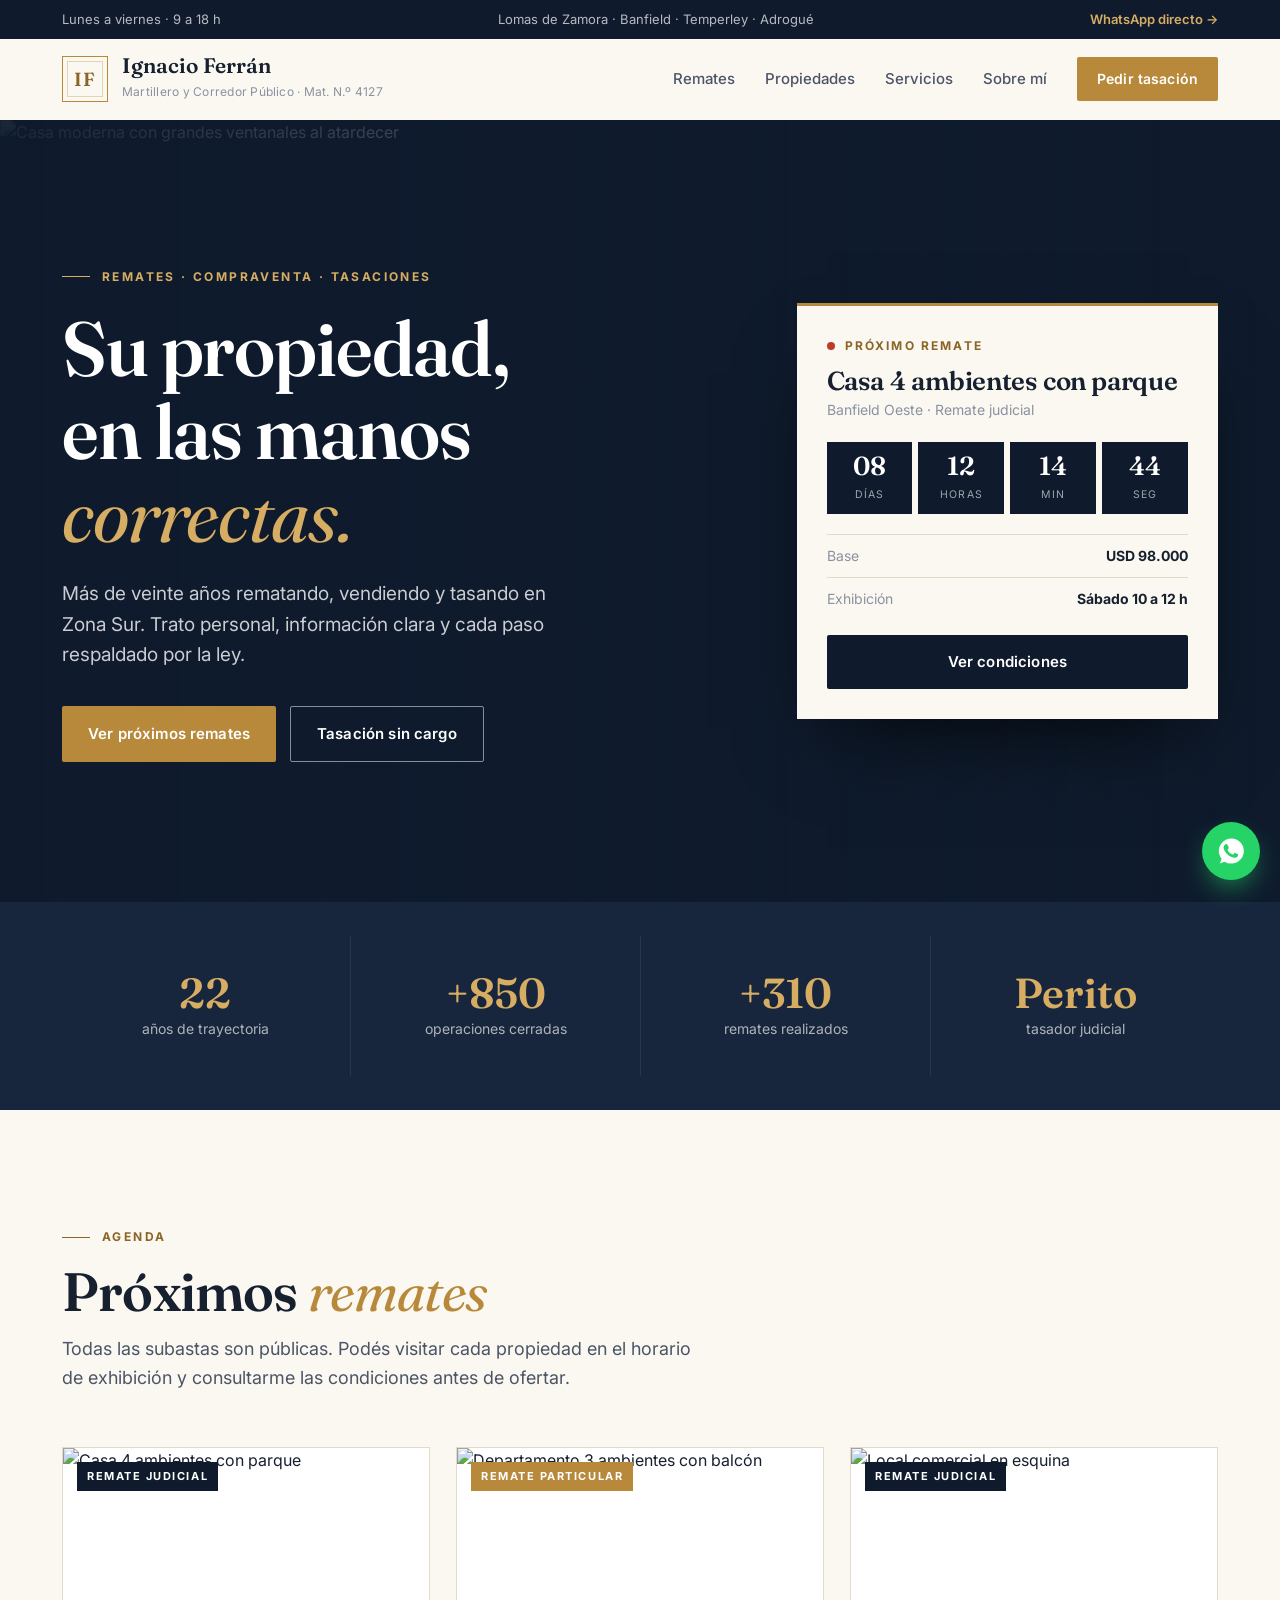
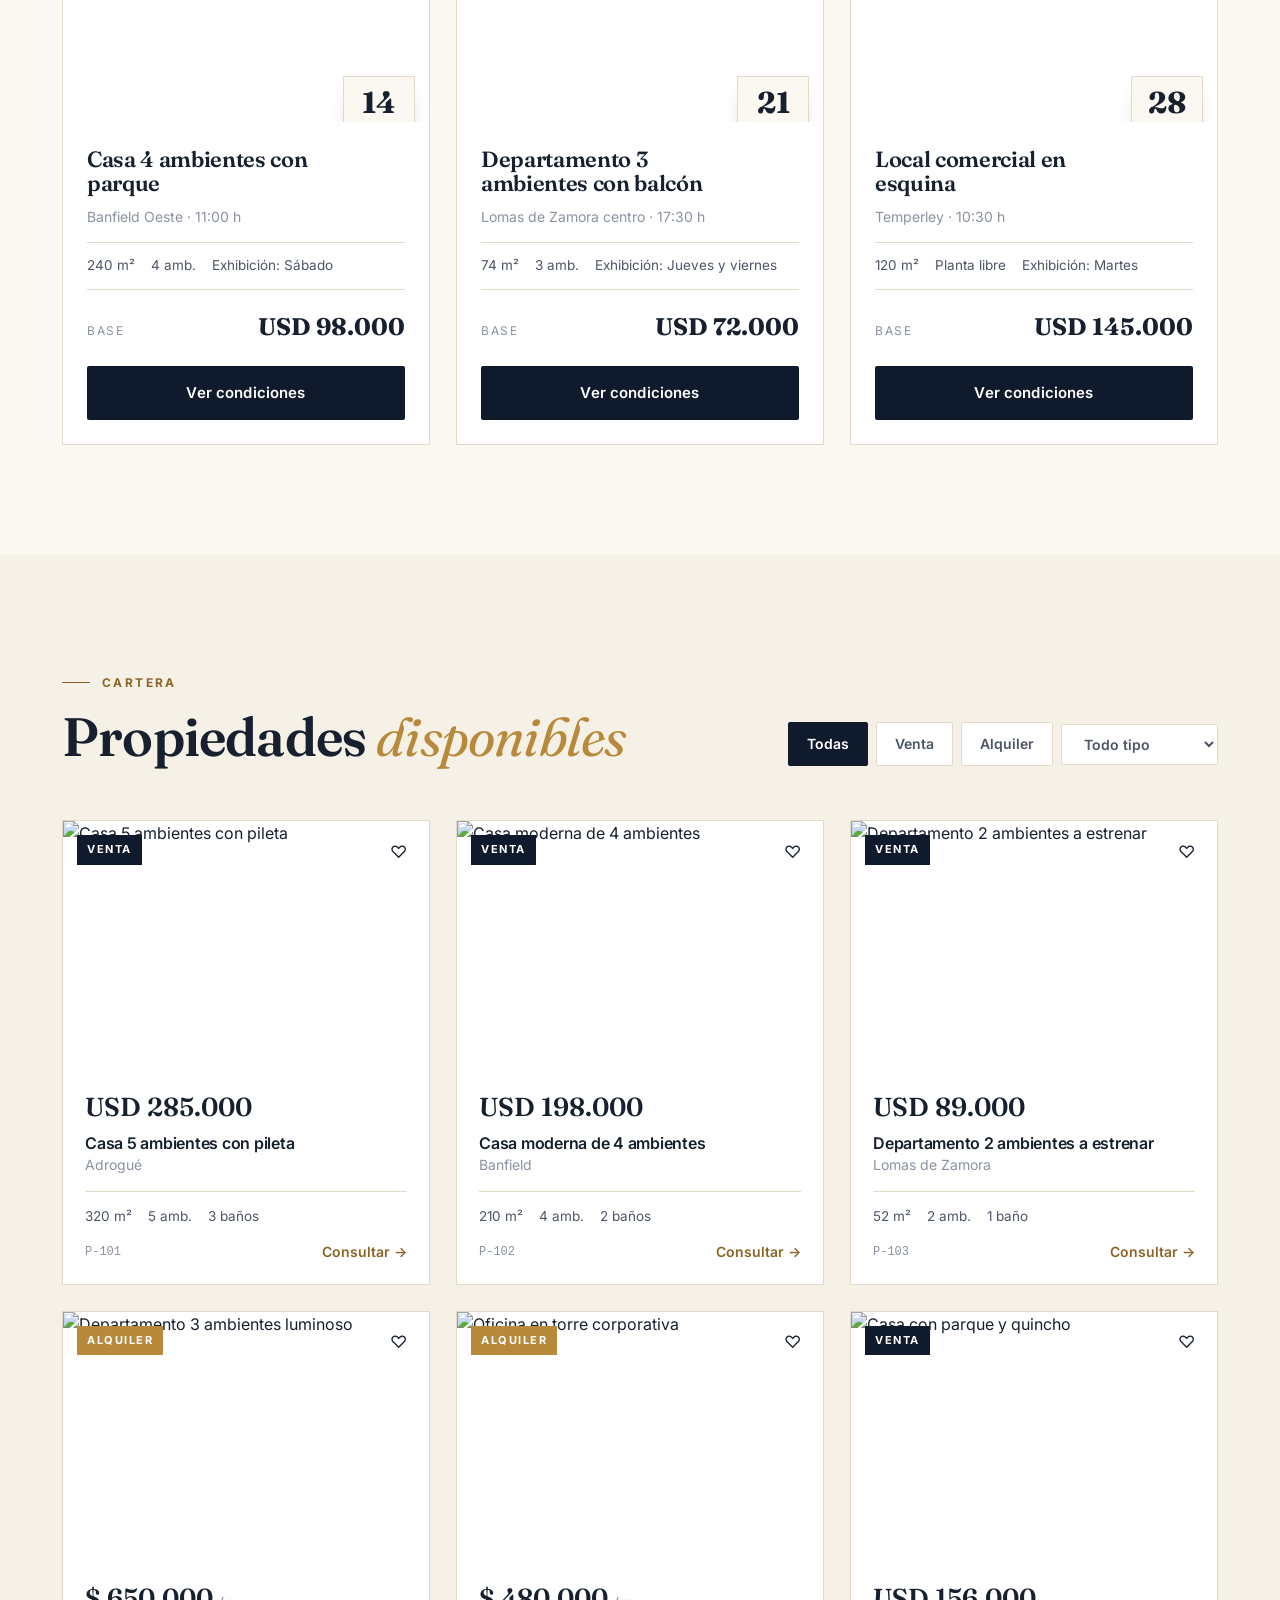
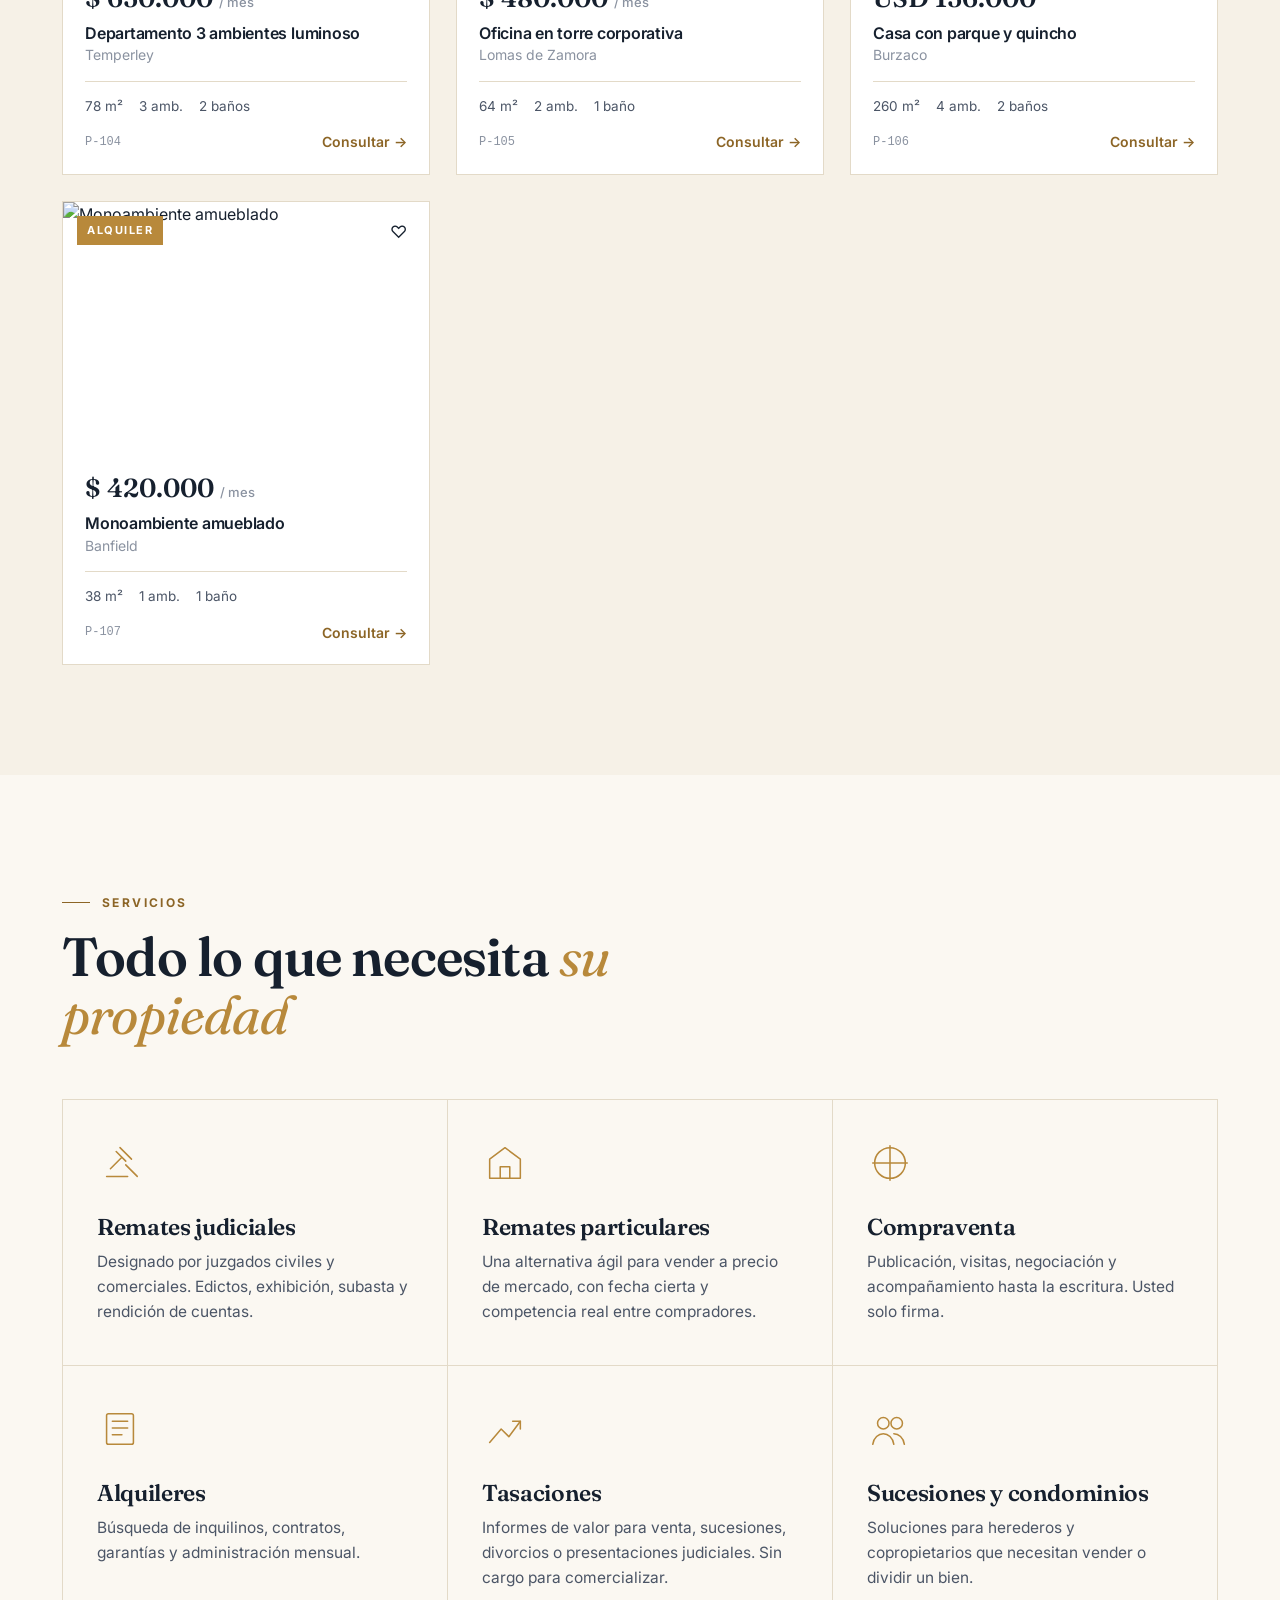
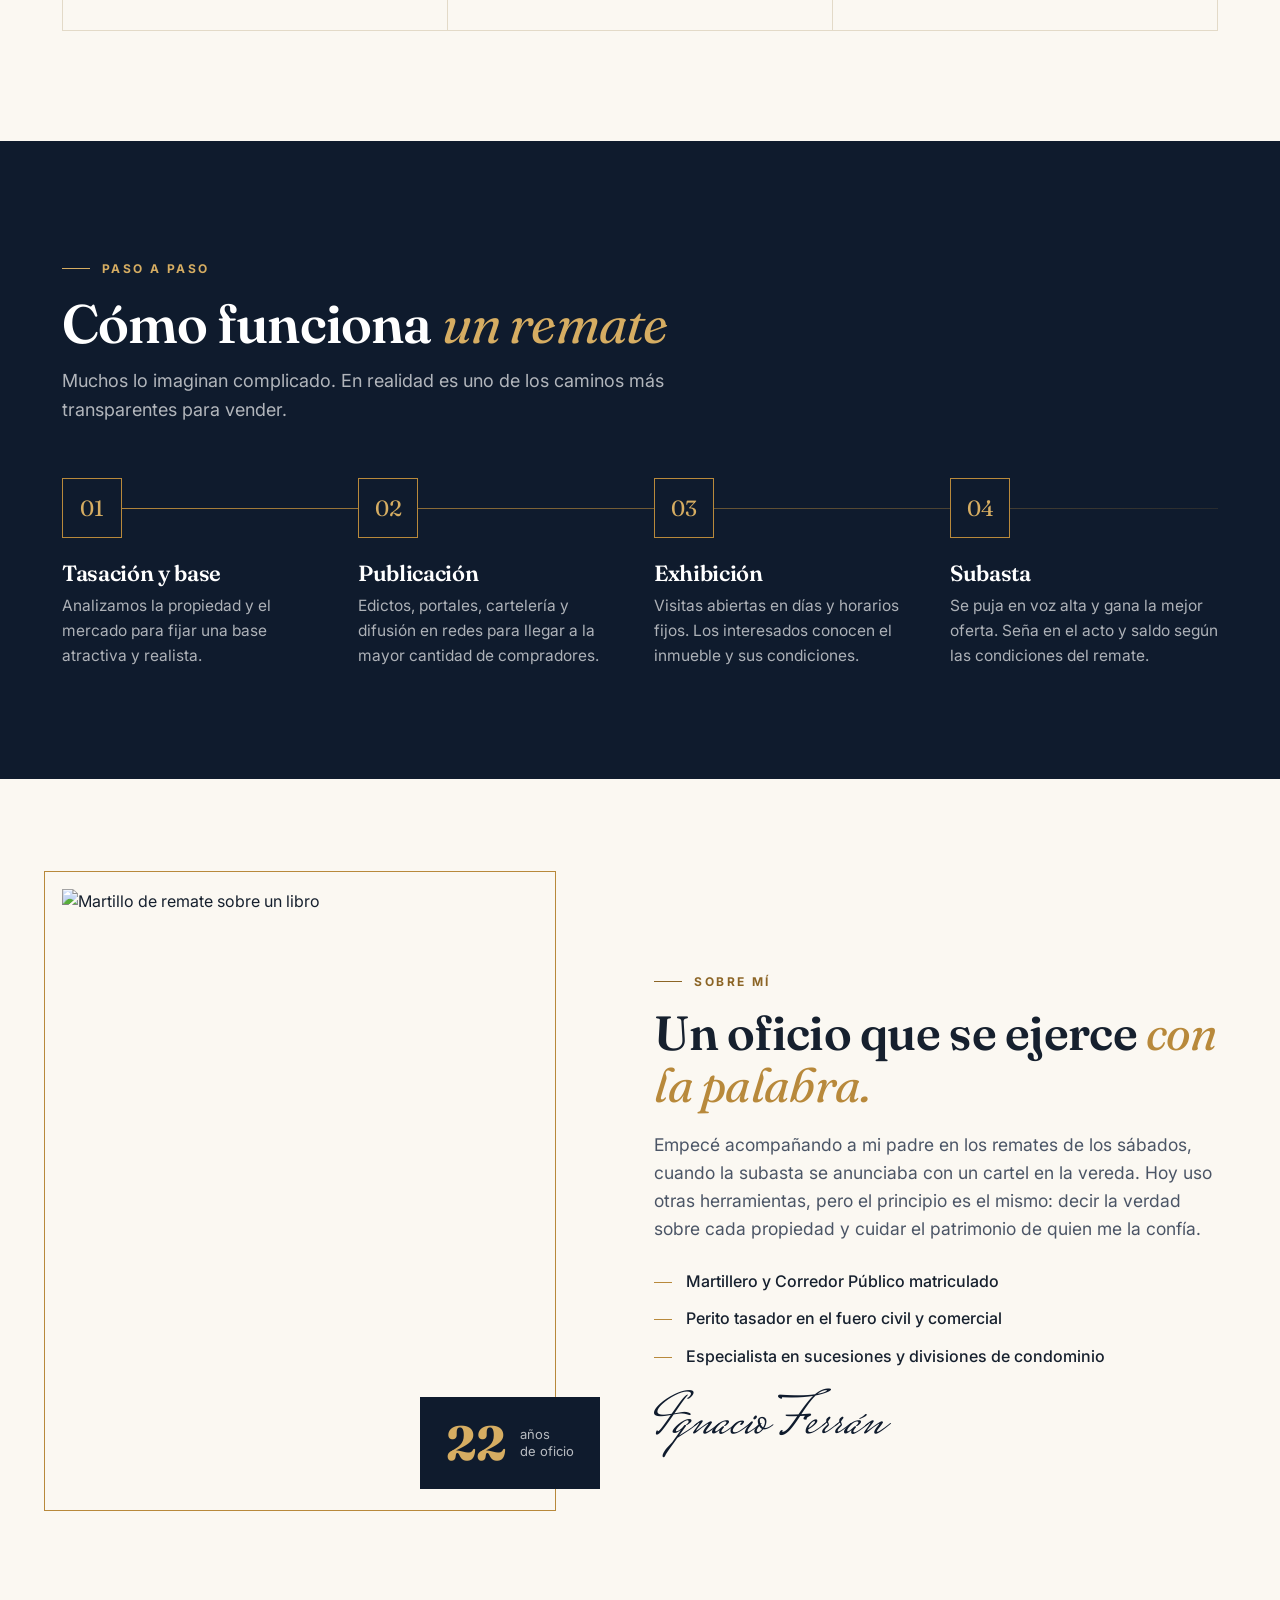
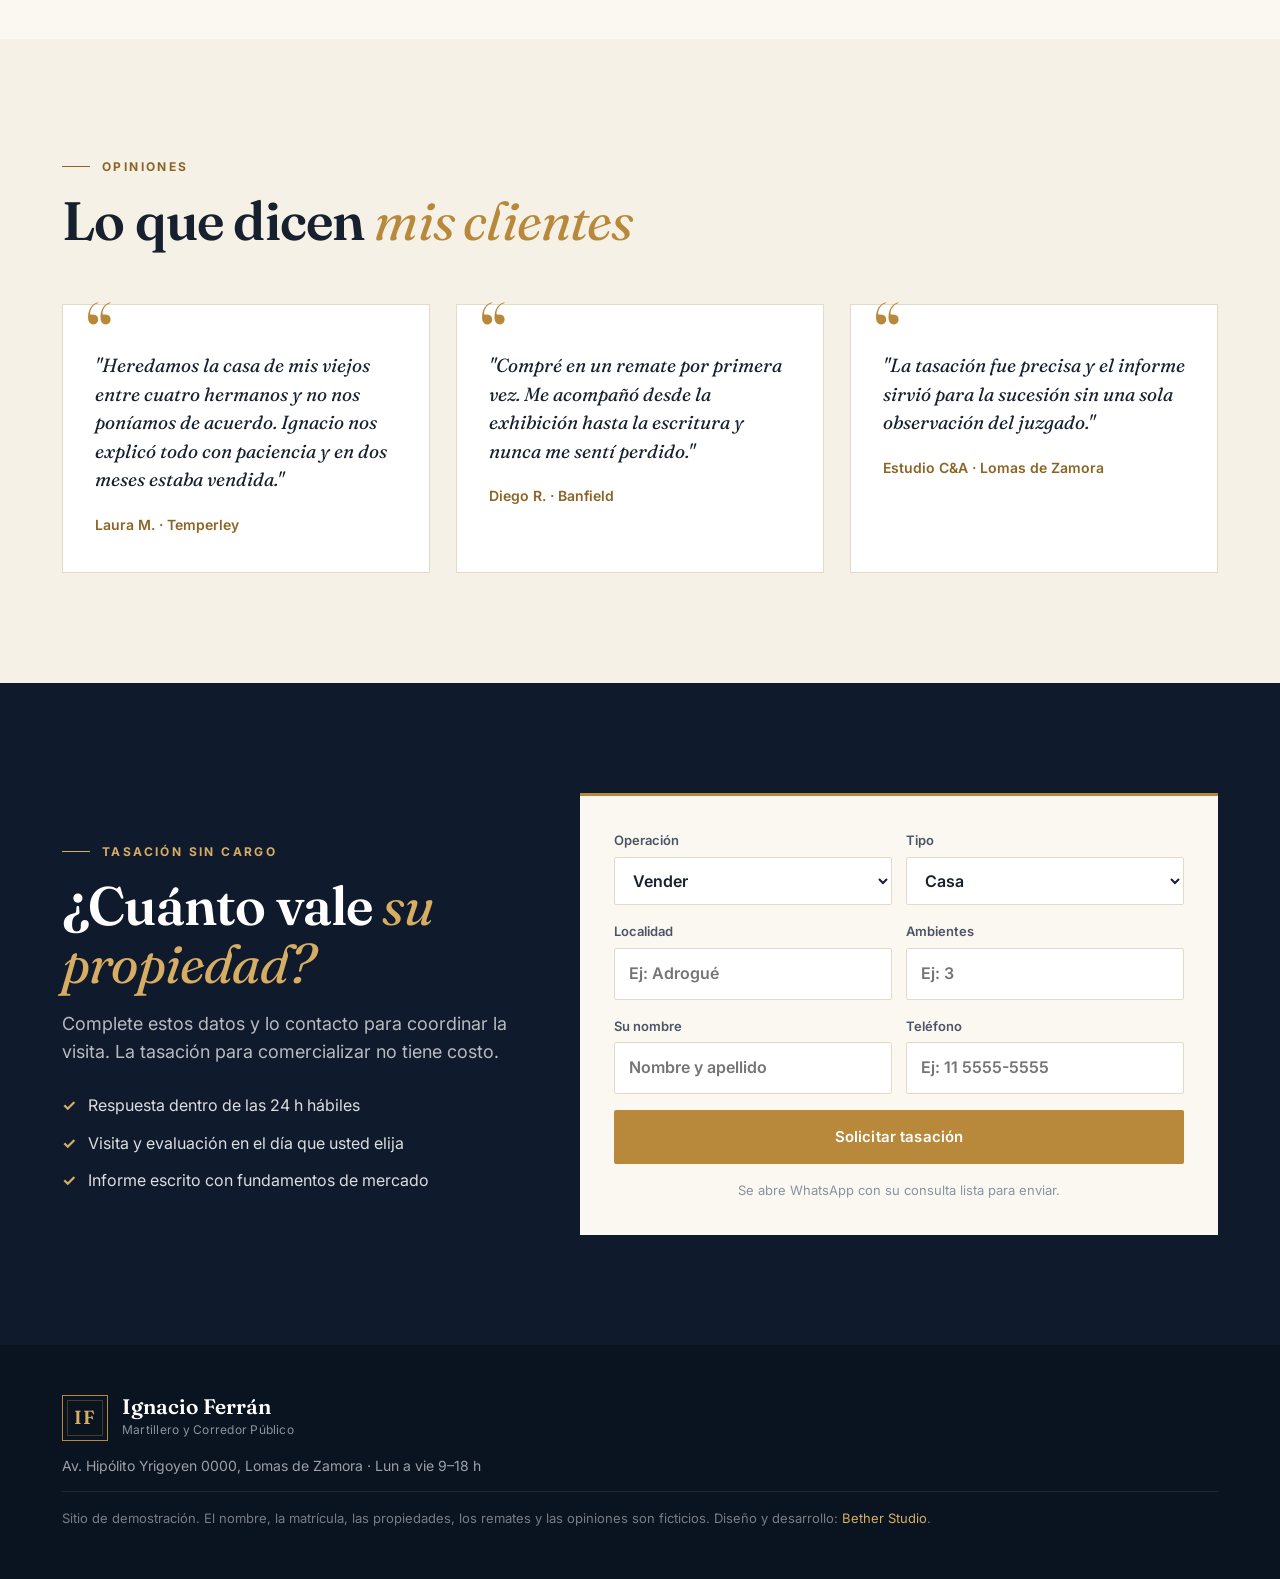
==== index.html @ c7ffb0a6 "Primera versión del sitio de demostración Co-Authored-By: Claude Opus 5.5 <noreply@anthropic.com>" ====
<!DOCTYPE html>
<html lang="es-AR">
<head>
<meta charset="UTF-8">
<meta name="viewport" content="width=device-width, initial-scale=1.0">
<title>Ignacio Ferrán — Martillero y Corredor Público | Zona Sur</title>
<meta name="description" content="Remates judiciales y particulares, compraventa, alquileres y tasaciones en Zona Sur. Sitio de demostración realizado por Bether Studio.">
<meta property="og:title" content="Ignacio Ferrán — Martillero y Corredor Público">
<meta property="og:description" content="Remates, compraventa y tasaciones con respaldo profesional.">
<meta property="og:image" content="https://images.unsplash.com/photo-1757524492552-d47a66a2b63e?w=1200&q=70&auto=format&fit=crop">
<link rel="preconnect" href="https://fonts.googleapis.com">
<link rel="preconnect" href="https://fonts.gstatic.com" crossorigin>
<link href="https://fonts.googleapis.com/css2?family=Fraunces:ital,opsz,wght@0,9..144,400;0,9..144,600;1,9..144,400&family=Inter:wght@400;500;600;700&family=Mrs+Saint+Delafield&display=swap" rel="stylesheet">
<link rel="stylesheet" href="css/estilos.css">
<script>document.documentElement.classList.add('js')</script>
</head>
<body>

<div class="topbar">
  <div class="wrap">
    <span>Lunes a viernes · 9 a 18 h</span>
    <span>Lomas de Zamora · Banfield · Temperley · Adrogué</span>
    <a href="#" data-wa="Hola Ignacio, quería hacerle una consulta.">WhatsApp directo →</a>
  </div>
</div>

<header class="head" id="head">
  <div class="wrap">
    <a href="#" class="brand" aria-label="Ignacio Ferrán, martillero">
      <span class="mono">IF</span>
      <span class="brand__txt"><b>Ignacio Ferrán</b><small>Martillero y Corredor Público · Mat. N.º 4127</small></span>
    </a>
    <nav class="menu" id="menu">
      <a href="#remates">Remates</a>
      <a href="#propiedades">Propiedades</a>
      <a href="#servicios">Servicios</a>
      <a href="#sobre-mi">Sobre mí</a>
      <a href="#tasacion" class="btn btn--brass">Pedir tasación</a>
    </nav>
    <button class="burger" id="burger" aria-label="Abrir menú" aria-expanded="false"><span></span><span></span></button>
  </div>
</header>

<section class="hero">
  <img class="hero__img" src="https://images.unsplash.com/photo-1757524492552-d47a66a2b63e?w=1800&q=72&auto=format&fit=crop" alt="Casa moderna con grandes ventanales al atardecer">
  <div class="wrap hero__grid">
    <div class="hero__copy">
      <span class="kicker">Remates · Compraventa · Tasaciones</span>
      <h1>Su propiedad,<br>en las manos <em>correctas.</em></h1>
      <p>Más de veinte años rematando, vendiendo y tasando en Zona Sur. Trato personal, información clara y cada paso respaldado por la ley.</p>
      <div class="hero__ctas">
        <a href="#remates" class="btn btn--brass">Ver próximos remates</a>
        <a href="#tasacion" class="btn btn--line">Tasación sin cargo</a>
      </div>
    </div>
    <aside class="next" aria-label="Próximo remate">
      <div class="next__top"><span class="dot"></span>Próximo remate</div>
      <h2>Casa 4 ambientes con parque</h2>
      <p class="next__where">Banfield Oeste · Remate judicial</p>
      <div class="count" data-countdown="9">
        <div><b>--</b><small>días</small></div><div><b>--</b><small>horas</small></div><div><b>--</b><small>min</small></div><div><b>--</b><small>seg</small></div>
      </div>
      <div class="next__row"><span>Base</span><b>USD 98.000</b></div>
      <div class="next__row"><span>Exhibición</span><b>Sábado 10 a 12 h</b></div>
      <button class="btn btn--navy btn--full" data-lote="0">Ver condiciones</button>
    </aside>
  </div>
</section>

<section class="stats">
  <div class="wrap">
    <div><b data-count="22">22</b><span>años de trayectoria</span></div>
    <div><b data-count="850" data-plus>+850</b><span>operaciones cerradas</span></div>
    <div><b data-count="310" data-plus>+310</b><span>remates realizados</span></div>
    <div><b>Perito</b><span>tasador judicial</span></div>
  </div>
</section>

<section class="sec" id="remates">
  <div class="wrap">
    <div class="sec__head rv">
      <span class="kicker">Agenda</span>
      <h2>Próximos <em>remates</em></h2>
      <p>Todas las subastas son públicas. Podés visitar cada propiedad en el horario de exhibición y consultarme las condiciones antes de ofertar.</p>
    </div>
    <div class="lots" id="lots"></div>
  </div>
</section>

<section class="sec sec--ivory" id="propiedades">
  <div class="wrap">
    <div class="sec__head sec__head--row rv">
      <div>
        <span class="kicker">Cartera</span>
        <h2>Propiedades <em>disponibles</em></h2>
      </div>
      <div class="filters" id="filters">
        <button class="on" data-op="todas">Todas</button>
        <button data-op="venta">Venta</button>
        <button data-op="alquiler">Alquiler</button>
        <select id="tipo" aria-label="Tipo de propiedad">
          <option value="">Todo tipo</option><option>Casa</option><option>Departamento</option><option>Local / Oficina</option>
        </select>
      </div>
    </div>
    <div class="props" id="props"></div>
    <p class="empty" id="empty" hidden>No hay propiedades con ese filtro. <a href="#tasacion">Contame qué buscás →</a></p>
  </div>
</section>

<section class="sec" id="servicios">
  <div class="wrap">
    <div class="sec__head rv">
      <span class="kicker">Servicios</span>
      <h2>Todo lo que necesita <em>su propiedad</em></h2>
    </div>
    <div class="svcs">
      <article class="svc rv"><svg viewBox="0 0 48 48"><path d="M10 38h22M14 30l12-12M20 12l10 10M24 8l12 12M30 26l12 12"/></svg><h3>Remates judiciales</h3><p>Designado por juzgados civiles y comerciales. Edictos, exhibición, subasta y rendición de cuentas.</p></article>
      <article class="svc rv"><svg viewBox="0 0 48 48"><path d="M8 20 24 8l16 12v20H8z"/><path d="M19 40V28h10v12"/></svg><h3>Remates particulares</h3><p>Una alternativa ágil para vender a precio de mercado, con fecha cierta y competencia real entre compradores.</p></article>
      <article class="svc rv"><svg viewBox="0 0 48 48"><path d="M6 24h36M24 6v36"/><circle cx="24" cy="24" r="16"/></svg><h3>Compraventa</h3><p>Publicación, visitas, negociación y acompañamiento hasta la escritura. Usted solo firma.</p></article>
      <article class="svc rv"><svg viewBox="0 0 48 48"><rect x="10" y="8" width="28" height="32" rx="2"/><path d="M16 16h16M16 23h16M16 30h10"/></svg><h3>Alquileres</h3><p>Búsqueda de inquilinos, contratos, garantías y administración mensual.</p></article>
      <article class="svc rv"><svg viewBox="0 0 48 48"><path d="M8 38 20 24l8 8 12-16"/><path d="M32 16h8v8"/></svg><h3>Tasaciones</h3><p>Informes de valor para venta, sucesiones, divorcios o presentaciones judiciales. Sin cargo para comercializar.</p></article>
      <article class="svc rv"><svg viewBox="0 0 48 48"><circle cx="17" cy="18" r="6"/><circle cx="31" cy="18" r="6"/><path d="M6 40c1-7 6-11 11-11s10 4 11 11M28 29c5 0 10 4 11 11"/></svg><h3>Sucesiones y condominios</h3><p>Soluciones para herederos y copropietarios que necesitan vender o dividir un bien.</p></article>
    </div>
  </div>
</section>

<section class="sec sec--navy" id="como-funciona">
  <div class="wrap">
    <div class="sec__head rv">
      <span class="kicker">Paso a paso</span>
      <h2>Cómo funciona <em>un remate</em></h2>
      <p>Muchos lo imaginan complicado. En realidad es uno de los caminos más transparentes para vender.</p>
    </div>
    <ol class="timeline">
      <li class="rv"><span>01</span><h3>Tasación y base</h3><p>Analizamos la propiedad y el mercado para fijar una base atractiva y realista.</p></li>
      <li class="rv"><span>02</span><h3>Publicación</h3><p>Edictos, portales, cartelería y difusión en redes para llegar a la mayor cantidad de compradores.</p></li>
      <li class="rv"><span>03</span><h3>Exhibición</h3><p>Visitas abiertas en días y horarios fijos. Los interesados conocen el inmueble y sus condiciones.</p></li>
      <li class="rv"><span>04</span><h3>Subasta</h3><p>Se puja en voz alta y gana la mejor oferta. Seña en el acto y saldo según las condiciones del remate.</p></li>
    </ol>
  </div>
</section>

<section class="sec" id="sobre-mi">
  <div class="wrap about">
    <div class="about__img rv">
      <img src="https://images.unsplash.com/photo-1767972159871-b9f5d320be2b?w=900&q=72&auto=format&fit=crop" alt="Martillo de remate sobre un libro" loading="lazy">
      <div class="about__badge"><b>22</b><span>años<br>de oficio</span></div>
    </div>
    <div class="about__txt rv">
      <span class="kicker">Sobre mí</span>
      <h2>Un oficio que se ejerce <em>con la palabra.</em></h2>
      <p>Empecé acompañando a mi padre en los remates de los sábados, cuando la subasta se anunciaba con un cartel en la vereda. Hoy uso otras herramientas, pero el principio es el mismo: decir la verdad sobre cada propiedad y cuidar el patrimonio de quien me la confía.</p>
      <ul class="creds">
        <li>Martillero y Corredor Público matriculado</li>
        <li>Perito tasador en el fuero civil y comercial</li>
        <li>Especialista en sucesiones y divisiones de condominio</li>
      </ul>
      <span class="firma">Ignacio Ferrán</span>
    </div>
  </div>
</section>

<section class="sec sec--ivory" id="opiniones">
  <div class="wrap">
    <div class="sec__head rv"><span class="kicker">Opiniones</span><h2>Lo que dicen <em>mis clientes</em></h2></div>
    <div class="quotes">
      <blockquote class="rv"><p>"Heredamos la casa de mis viejos entre cuatro hermanos y no nos poníamos de acuerdo. Ignacio nos explicó todo con paciencia y en dos meses estaba vendida."</p><cite>Laura M. · Temperley</cite></blockquote>
      <blockquote class="rv"><p>"Compré en un remate por primera vez. Me acompañó desde la exhibición hasta la escritura y nunca me sentí perdido."</p><cite>Diego R. · Banfield</cite></blockquote>
      <blockquote class="rv"><p>"La tasación fue precisa y el informe sirvió para la sucesión sin una sola observación del juzgado."</p><cite>Estudio C&amp;A · Lomas de Zamora</cite></blockquote>
    </div>
  </div>
</section>

<section class="sec sec--navy" id="tasacion">
  <div class="wrap tas">
    <div class="rv">
      <span class="kicker">Tasación sin cargo</span>
      <h2>¿Cuánto vale <em>su propiedad?</em></h2>
      <p>Complete estos datos y lo contacto para coordinar la visita. La tasación para comercializar no tiene costo.</p>
      <ul class="tas__list">
        <li>Respuesta dentro de las 24 h hábiles</li>
        <li>Visita y evaluación en el día que usted elija</li>
        <li>Informe escrito con fundamentos de mercado</li>
      </ul>
    </div>
    <form class="form rv" id="form">
      <div class="form__row">
        <label>Operación<select name="op"><option>Vender</option><option>Rematar</option><option>Alquilar</option><option>Tasación para sucesión</option></select></label>
        <label>Tipo<select name="tipo"><option>Casa</option><option>Departamento</option><option>PH</option><option>Local / Oficina</option><option>Terreno</option></select></label>
      </div>
      <div class="form__row">
        <label>Localidad<input name="loc" required placeholder="Ej: Adrogué"></label>
        <label>Ambientes<input name="amb" type="number" min="1" max="20" placeholder="Ej: 3"></label>
      </div>
      <div class="form__row">
        <label>Su nombre<input name="nombre" required placeholder="Nombre y apellido"></label>
        <label>Teléfono<input name="tel" required inputmode="tel" placeholder="Ej: 11 5555-5555"></label>
      </div>
      <button class="btn btn--brass btn--full" type="submit">Solicitar tasación</button>
      <small>Se abre WhatsApp con su consulta lista para enviar.</small>
    </form>
  </div>
</section>

<footer class="foot">
  <div class="wrap">
    <div class="brand"><span class="mono">IF</span><span class="brand__txt"><b>Ignacio Ferrán</b><small>Martillero y Corredor Público</small></span></div>
    <p>Av. Hipólito Yrigoyen 0000, Lomas de Zamora · Lun a vie 9–18 h</p>
    <p class="demo">Sitio de demostración. El nombre, la matrícula, las propiedades, los remates y las opiniones son ficticios. Diseño y desarrollo: <a href="https://bether-studio.com/" target="_blank" rel="noopener">Bether Studio</a>.</p>
  </div>
</footer>

<a href="#" class="wa" data-wa="Hola Ignacio, quería hacerle una consulta." aria-label="WhatsApp">
  <svg viewBox="0 0 24 24"><path d="M17.5 14.4c-.3-.1-1.7-.8-2-.9-.3-.1-.5-.1-.7.1-.2.3-.7.9-.9 1.1-.2.2-.3.2-.6.1-1.7-.9-2.9-1.6-4-3.5-.3-.5.3-.5.8-1.6.1-.2 0-.3 0-.5 0-.1-.7-1.6-.9-2.2-.2-.6-.5-.5-.7-.5h-.6c-.2 0-.5.1-.8.4-.3.3-1 1-1 2.4 0 1.4 1 2.8 1.2 3 .1.2 2 3 4.8 4.3 1.8.8 2.5.8 3.4.7.5-.1 1.7-.7 2-1.4.2-.7.2-1.2.2-1.4-.1-.1-.3-.2-.6-.3M12 22a10 10 0 0 1-5.2-1.5L3 22l1.5-3.7A10 10 0 1 1 12 22Z"/></svg>
</a>

<dialog class="modal" id="modal">
  <button class="modal__x" id="modalX" aria-label="Cerrar">✕</button>
  <div id="modalBody"></div>
</dialog>

<script src="js/app.js"></script>
</body>
</html>
---- css/estilos.css ----
/* ═══════════════════════════════════════════════════════════
   IGNACIO FERRÁN · MARTILLERO (demo)
   Azul marino + marfil + bronce. Serif clásica para confianza.
═══════════════════════════════════════════════════════════ */
:root{
  --navy:#0f1b2d; --navy-2:#17263d; --navy-3:#22344f;
  --ivory:#f6f1e7; --paper:#fbf8f2; --line:#e3dac8;
  --ink:#16202e; --ink-2:#4b5566; --ink-3:#8a92a0;
  --brass:#b8893b; --brass-2:#d6ad62; --brass-ink:#8c6526;
  --f-serif:'Fraunces',Georgia,serif; --f-sans:'Inter',system-ui,sans-serif;
  --ease:cubic-bezier(.22,1,.36,1); --wrap:1200px;
}
*,*::before,*::after{box-sizing:border-box;margin:0;padding:0}
html{scroll-behavior:smooth;overflow-x:clip}
body{font-family:var(--f-sans);color:var(--ink);background:var(--paper);line-height:1.6;-webkit-font-smoothing:antialiased;overflow-x:hidden;overflow-x:clip}
img{max-width:100%;display:block}
a{color:inherit;text-decoration:none}
button{font:inherit;cursor:pointer;border:0;background:none;color:inherit}
h1,h2,h3{font-family:var(--f-serif);font-weight:600;line-height:1.08;letter-spacing:-.015em}
h1 em,h2 em{font-style:italic;font-weight:400;color:var(--brass)}
.wrap{max-width:var(--wrap);margin:0 auto;padding:0 22px}
.kicker{display:inline-flex;align-items:center;gap:12px;font-size:12px;font-weight:700;letter-spacing:.2em;text-transform:uppercase;color:var(--brass-ink)}
.kicker::before{content:"";width:28px;height:1px;background:currentColor}

.btn{display:inline-flex;align-items:center;justify-content:center;gap:10px;padding:15px 26px;border-radius:2px;font-weight:600;font-size:15px;letter-spacing:.01em;transition:background .25s,color .25s,border-color .25s,transform .25s}
.btn:hover{transform:translateY(-2px)}
.btn--brass{background:var(--brass);color:#fff}
.btn--brass:hover{background:var(--brass-ink)}
.btn--navy{background:var(--navy);color:#fff}
.btn--navy:hover{background:var(--navy-3)}
.btn--line{border:1px solid rgba(255,255,255,.5);color:#fff}
.btn--line:hover{border-color:#fff;background:rgba(255,255,255,.08)}
.btn--full{width:100%}

/* Barra superior y encabezado */
.topbar{background:var(--navy);color:rgba(255,255,255,.7);font-size:13px}
.topbar .wrap{display:flex;justify-content:space-between;gap:20px;padding-top:9px;padding-bottom:9px}
.topbar a{color:var(--brass-2);font-weight:600}
.head{position:sticky;top:0;z-index:50;background:rgba(251,248,242,.92);backdrop-filter:blur(12px);-webkit-backdrop-filter:blur(12px);border-bottom:1px solid transparent;transition:border-color .3s,box-shadow .3s}
.head.scrolled{border-color:var(--line);box-shadow:0 10px 30px -24px rgba(15,27,45,.5)}
.head .wrap{display:flex;align-items:center;justify-content:space-between;height:80px;gap:20px}
.brand{display:flex;align-items:center;gap:14px}
.mono{width:46px;height:46px;display:grid;place-items:center;border:1.5px solid var(--brass);color:var(--brass-ink);font-family:var(--f-serif);font-size:19px;font-weight:600;letter-spacing:.04em;position:relative}
.mono::after{content:"";position:absolute;inset:4px;border:1px solid rgba(184,137,59,.35)}
.brand__txt b{display:block;font-family:var(--f-serif);font-size:21px;font-weight:600;line-height:1.1}
.brand__txt small{font-size:12px;color:var(--ink-3);letter-spacing:.02em}
.menu{display:flex;align-items:center;gap:30px;font-size:15px;font-weight:500;color:var(--ink-2)}
.menu a:not(.btn){position:relative}
.menu a:not(.btn)::after{content:"";position:absolute;left:0;right:100%;bottom:-6px;height:1px;background:var(--brass);transition:right .3s var(--ease)}
.menu a:not(.btn):hover{color:var(--ink)}
.menu a:not(.btn):hover::after{right:0}
.menu .btn{padding:11px 20px;font-size:14px}
.burger{display:none;width:44px;height:44px}
.burger span{display:block;width:24px;height:1.5px;background:var(--ink);margin:7px auto;transition:.3s}

/* Hero */
.hero{position:relative;min-height:calc(100vh - 118px);display:flex;align-items:center;color:#fff;overflow:hidden;background:var(--navy)}
.hero__img{position:absolute;inset:0;width:100%;height:100%;object-fit:cover;transform:scale(1.06);animation:kb 22s ease-out forwards}
@keyframes kb{to{transform:scale(1)}}
.hero::before{content:"";position:absolute;inset:0;z-index:1;background:linear-gradient(90deg,rgba(15,27,45,.95) 0%,rgba(15,27,45,.78) 42%,rgba(15,27,45,.25) 100%)}
.hero__grid{position:relative;z-index:2;width:100%;display:grid;grid-template-columns:1.3fr .8fr;gap:50px;align-items:center;padding-top:80px;padding-bottom:80px}
.hero .kicker{color:var(--brass-2)}
.hero h1{font-size:clamp(44px,6vw,80px);margin:22px 0 22px}
.hero h1 em{color:var(--brass-2)}
.hero p{font-size:19px;color:rgba(255,255,255,.78);max-width:520px}
.hero__ctas{display:flex;flex-wrap:wrap;gap:14px;margin-top:36px}
.js .hero__copy>*{opacity:0;transform:translateY(24px);animation:up .9s var(--ease) forwards}
.js .hero__copy>*:nth-child(2){animation-delay:.1s}.js .hero__copy>*:nth-child(3){animation-delay:.2s}.js .hero__copy>*:nth-child(4){animation-delay:.3s}
.js .next{opacity:0;transform:translateY(30px);animation:up 1s .35s var(--ease) forwards}
@keyframes up{to{opacity:1;transform:none}}

.next{background:var(--paper);color:var(--ink);padding:30px;border-top:3px solid var(--brass);box-shadow:0 40px 80px -30px rgba(0,0,0,.7)}
.next__top{display:flex;align-items:center;gap:10px;font-size:12px;font-weight:700;letter-spacing:.18em;text-transform:uppercase;color:var(--brass-ink)}
.dot{width:8px;height:8px;border-radius:50%;background:#c0392b;box-shadow:0 0 0 0 rgba(192,57,43,.6);animation:pulse 1.8s infinite}
@keyframes pulse{70%{box-shadow:0 0 0 10px rgba(192,57,43,0)}100%{box-shadow:0 0 0 0 rgba(192,57,43,0)}}
.next h2{font-size:26px;margin:12px 0 4px}
.hero .next__where{color:var(--ink-3);font-size:14px}
.count{display:grid;grid-template-columns:repeat(4,1fr);gap:6px;margin:20px 0}
.count div{background:var(--navy);color:#fff;text-align:center;padding:10px 0 8px}
.count b{display:block;font-family:var(--f-serif);font-size:26px;font-weight:600;font-variant-numeric:tabular-nums;line-height:1.1}
.count small{font-size:10.5px;letter-spacing:.12em;text-transform:uppercase;color:rgba(255,255,255,.6)}
.next__row{display:flex;justify-content:space-between;padding:10px 0;border-top:1px solid var(--line);font-size:14px}
.next__row span{color:var(--ink-3)}
.next .btn{margin-top:14px}

/* Números */
.stats{background:var(--navy-2);color:#fff}
.stats .wrap{display:grid;grid-template-columns:repeat(4,1fr)}
.stats div{padding:34px 20px;text-align:center;border-left:1px solid rgba(255,255,255,.08)}
.stats div:first-child{border-left:0}
.stats b{display:block;font-family:var(--f-serif);font-size:42px;font-weight:600;color:var(--brass-2);line-height:1.1}
.stats span{font-size:14px;color:rgba(255,255,255,.65)}

/* Secciones */
.sec{padding:110px 0}
.sec--ivory{background:var(--ivory)}
.sec--navy{background:var(--navy);color:#fff}
.sec--navy .kicker{color:var(--brass-2)}
.sec--navy h2 em{color:var(--brass-2)}
.sec__head{max-width:640px;margin-bottom:54px}
.sec__head h2{font-size:clamp(34px,4.6vw,54px);margin:16px 0 14px}
.sec__head p{color:var(--ink-2);font-size:18px}
.sec--navy .sec__head p{color:rgba(255,255,255,.68)}
.sec__head--row{max-width:none;display:flex;justify-content:space-between;align-items:flex-end;gap:24px;flex-wrap:wrap}
.sec__head--row h2{margin-bottom:0}

/* Remates */
.lots{display:grid;grid-template-columns:repeat(3,1fr);gap:26px}
.lot{background:#fff;border:1px solid var(--line);display:flex;flex-direction:column;transition:transform .4s var(--ease),box-shadow .4s}
.lot:hover{transform:translateY(-6px);box-shadow:0 30px 60px -30px rgba(15,27,45,.45)}
.lot__img{position:relative;aspect-ratio:4/3;overflow:hidden}
.lot__img img{width:100%;height:100%;object-fit:cover;transition:transform 1.2s var(--ease)}
.lot:hover .lot__img img{transform:scale(1.06)}
.tag{position:absolute;top:14px;left:14px;font-size:11px;font-weight:700;letter-spacing:.14em;text-transform:uppercase;padding:6px 10px;background:var(--navy);color:#fff}
.tag--part{background:var(--brass)}
.lot__date{position:absolute;right:14px;bottom:-26px;width:72px;height:72px;background:var(--paper);border:1px solid var(--line);display:flex;flex-direction:column;align-items:center;justify-content:center;box-shadow:0 10px 20px -10px rgba(0,0,0,.3)}
.lot__date b{font-family:var(--f-serif);font-size:30px;line-height:1}
.lot__date small{font-size:11px;letter-spacing:.14em;text-transform:uppercase;color:var(--brass-ink);font-weight:700}
.lot__body{padding:26px 24px 24px;display:flex;flex-direction:column;gap:10px;flex:1}
.lot__body h3{font-size:22px;padding-right:70px}
.lot__where{font-size:14px;color:var(--ink-3)}
.lot__meta{display:flex;gap:16px;font-size:13.5px;color:var(--ink-2);padding:12px 0;border-top:1px solid var(--line);border-bottom:1px solid var(--line);margin-top:4px}
.lot__base{display:flex;justify-content:space-between;align-items:baseline;margin-top:auto;padding-top:8px}
.lot__base span{font-size:12px;letter-spacing:.14em;text-transform:uppercase;color:var(--ink-3)}
.lot__base b{font-family:var(--f-serif);font-size:24px}
.lot .btn{margin-top:10px}

/* Propiedades */
.filters{display:flex;flex-wrap:wrap;gap:8px;align-items:center}
.filters button,.filters select{padding:10px 18px;border:1px solid var(--line);background:#fff;font-size:14px;font-weight:600;color:var(--ink-2);border-radius:2px;font-family:inherit;transition:.2s}
.filters button:hover{border-color:var(--ink)}
.filters button.on{background:var(--navy);color:#fff;border-color:var(--navy)}
.props{display:grid;grid-template-columns:repeat(3,1fr);gap:26px}
.prop{background:#fff;border:1px solid var(--line);transition:transform .4s var(--ease),box-shadow .4s;animation:fadeIn .5s var(--ease)}
@keyframes fadeIn{from{opacity:0;transform:translateY(12px)}}
.prop:hover{transform:translateY(-6px);box-shadow:0 30px 60px -30px rgba(15,27,45,.45)}
.prop__img{position:relative;aspect-ratio:3/2;overflow:hidden}
.prop__img img{width:100%;height:100%;object-fit:cover;transition:transform 1.2s var(--ease)}
.prop:hover .prop__img img{transform:scale(1.06)}
.fav{position:absolute;top:12px;right:12px;width:38px;height:38px;border-radius:50%;background:rgba(255,255,255,.92);display:grid;place-items:center;font-size:17px;transition:transform .2s}
.fav:hover{transform:scale(1.1)}
.fav.on{color:#c0392b}
.prop__body{padding:22px 22px 20px}
.prop__price{font-family:var(--f-serif);font-size:26px;font-weight:600}
.prop__price small{font-family:var(--f-sans);font-size:13px;color:var(--ink-3);font-weight:500}
.prop__body h3{font-family:var(--f-sans);font-size:16px;font-weight:600;margin:6px 0 2px}
.prop__body p{font-size:14px;color:var(--ink-3)}
.prop__feats{display:flex;gap:16px;font-size:13.5px;color:var(--ink-2);margin-top:14px;padding-top:14px;border-top:1px solid var(--line)}
.prop__foot{display:flex;justify-content:space-between;align-items:center;margin-top:14px}
.prop__foot code{font-size:12px;color:var(--ink-3)}
.prop__foot a{font-weight:600;font-size:14px;color:var(--brass-ink)}
.prop__foot a:hover{text-decoration:underline}
.empty{text-align:center;color:var(--ink-2);padding:40px 0}
.empty a{color:var(--brass-ink);font-weight:600}

/* Servicios */
.svcs{display:grid;grid-template-columns:repeat(3,1fr);border-top:1px solid var(--line);border-left:1px solid var(--line)}
.svc{padding:40px 34px;border-right:1px solid var(--line);border-bottom:1px solid var(--line);transition:background .3s}
.svc:hover{background:var(--ivory)}
.svc svg{width:46px;height:46px;fill:none;stroke:var(--brass);stroke-width:1.6;stroke-linecap:round;stroke-linejoin:round;margin-bottom:22px}
.svc h3{font-size:23px;margin-bottom:10px}
.svc p{color:var(--ink-2);font-size:15.5px}

/* Línea de tiempo */
.timeline{list-style:none;display:grid;grid-template-columns:repeat(4,1fr);gap:28px;position:relative}
.timeline::before{content:"";position:absolute;top:30px;left:0;right:0;height:1px;background:linear-gradient(90deg,var(--brass),rgba(184,137,59,.15))}
.timeline li{position:relative}
.timeline span{display:grid;place-items:center;width:60px;height:60px;border:1px solid var(--brass);background:var(--navy);font-family:var(--f-serif);font-size:22px;color:var(--brass-2);margin-bottom:24px}
.timeline h3{font-size:22px;margin-bottom:8px}
.timeline p{color:rgba(255,255,255,.66);font-size:15.5px}

/* Sobre mí */
.about{display:grid;grid-template-columns:1fr 1.1fr;gap:80px;align-items:center}
.about__img{position:relative}
.about__img img{aspect-ratio:4/5;object-fit:cover;width:100%}
.about__img::before{content:"";position:absolute;inset:-18px 18px 18px -18px;border:1px solid var(--brass);z-index:-1}
.about__badge{position:absolute;right:-26px;bottom:40px;background:var(--navy);color:#fff;padding:22px 26px;display:flex;align-items:center;gap:14px}
.about__badge b{font-family:var(--f-serif);font-size:48px;color:var(--brass-2);line-height:1}
.about__badge span{font-size:13px;line-height:1.3;color:rgba(255,255,255,.7)}
.about__txt h2{font-size:clamp(32px,4vw,48px);margin:16px 0 20px}
.about__txt p{color:var(--ink-2);font-size:17.5px}
.creds{list-style:none;margin:26px 0;display:flex;flex-direction:column;gap:12px}
.creds li{display:flex;gap:14px;align-items:baseline;font-weight:500}
.creds li::before{content:"";width:18px;height:1px;background:var(--brass);flex:none;transform:translateY(-4px)}
.firma{font-family:'Mrs Saint Delafield',cursive;font-size:58px;color:var(--navy);line-height:1}

/* Opiniones */
.quotes{display:grid;grid-template-columns:repeat(3,1fr);gap:26px}
.quotes blockquote{background:#fff;border:1px solid var(--line);padding:36px 32px;position:relative}
.quotes blockquote::before{content:"“";position:absolute;top:-10px;left:24px;font-family:var(--f-serif);font-size:90px;line-height:1;color:var(--brass)}
.quotes p{font-family:var(--f-serif);font-size:19px;line-height:1.5;font-style:italic;margin-top:10px}
.quotes cite{display:block;margin-top:20px;font-style:normal;font-size:14px;font-weight:600;color:var(--brass-ink)}

/* Tasación */
.tas{display:grid;grid-template-columns:1fr 1fr;gap:70px;align-items:center}
.tas h2{font-size:clamp(34px,4.6vw,54px);margin:16px 0}
.tas h2 em{color:var(--brass-2)}
.tas>div>p{color:rgba(255,255,255,.7);font-size:18px}
.tas__list{list-style:none;margin-top:26px;display:flex;flex-direction:column;gap:12px;color:rgba(255,255,255,.85)}
.tas__list li::before{content:"✓";color:var(--brass-2);margin-right:12px;font-weight:700}
.form{background:var(--paper);color:var(--ink);padding:34px;display:flex;flex-direction:column;gap:16px;border-top:3px solid var(--brass)}
.form__row{display:grid;grid-template-columns:1fr 1fr;gap:14px}
.form label{display:flex;flex-direction:column;gap:6px;font-size:13px;font-weight:600;color:var(--ink-2)}
.form input,.form select{font:inherit;font-size:16px;padding:12px 14px;border:1px solid var(--line);background:#fff;border-radius:2px;color:var(--ink);outline:none;transition:border-color .2s}
.form input:focus,.form select:focus{border-color:var(--brass)}
.form small{text-align:center;color:var(--ink-3);font-size:13px}

/* Pie */
.foot{background:#0a1320;color:rgba(255,255,255,.6);padding:50px 0;font-size:14px}
.foot .wrap{display:flex;flex-direction:column;gap:14px}
.foot .brand__txt b{color:#fff}
.foot .mono{color:var(--brass-2)}
.foot .demo{font-size:13px;color:rgba(255,255,255,.45);border-top:1px solid rgba(255,255,255,.08);padding-top:16px}
.foot .demo a{color:var(--brass-2)}

.wa{position:fixed;right:20px;bottom:20px;z-index:60;width:58px;height:58px;border-radius:50%;background:#25d366;display:grid;place-items:center;box-shadow:0 12px 28px -8px rgba(37,211,102,.7);transition:transform .2s}
.wa:hover{transform:scale(1.08)}
.wa svg{width:30px;height:30px;fill:#fff}

/* Modal de condiciones */
.modal{margin:auto;border:0;padding:0;max-width:560px;width:calc(100% - 32px);background:var(--paper);color:var(--ink);box-shadow:0 40px 80px -20px rgba(0,0,0,.6)}
.modal::backdrop{background:rgba(10,19,32,.7);backdrop-filter:blur(4px)}
.modal[open]{animation:pop .35s var(--ease)}
@keyframes pop{from{opacity:0;transform:translateY(20px) scale(.98)}}
.modal img{width:100%;aspect-ratio:16/8;object-fit:cover}
.modal__x{position:absolute;top:12px;right:12px;z-index:2;width:40px;height:40px;border-radius:50%;background:rgba(255,255,255,.92);font-size:16px}
.modal__in{padding:28px 30px 30px}
.modal__in h3{font-size:26px;margin:8px 0 4px}
.modal__in>p{color:var(--ink-3);font-size:14px}
.terms{list-style:none;margin:20px 0;border-top:1px solid var(--line)}
.terms li{display:flex;justify-content:space-between;gap:16px;padding:11px 0;border-bottom:1px solid var(--line);font-size:14.5px}
.terms li span{color:var(--ink-3)}
.terms li b{text-align:right}
.modal__note{font-size:12.5px;color:var(--ink-3);margin-bottom:18px}

/* Aparición al hacer scroll */
.js .rv{opacity:0;transform:translateY(26px);transition:opacity .8s var(--ease),transform .8s var(--ease)}
.js .rv.in{opacity:1;transform:none}
@media (prefers-reduced-motion:reduce){*{animation:none!important;transition:none!important}.js .rv,.js .hero__copy>*,.js .next{opacity:1;transform:none}}

/* Responsive */
@media (max-width:1020px){
  .hero__grid{grid-template-columns:1fr;gap:40px}
  .next{max-width:460px}
  .lots,.props,.quotes{grid-template-columns:1fr 1fr}
  .svcs{grid-template-columns:1fr 1fr}
  .timeline{grid-template-columns:1fr 1fr;row-gap:40px}
  .timeline::before{display:none}
  .about,.tas{grid-template-columns:1fr;gap:50px}
  .about__img{max-width:520px}
}
@media (max-width:860px){
  .topbar span:nth-child(2){display:none}
  .menu{position:fixed;inset:80px 0 auto 0;flex-direction:column;align-items:stretch;gap:0;background:var(--paper);padding:10px 22px 22px;border-bottom:1px solid var(--line);transform:translateY(-130%);transition:transform .35s var(--ease);z-index:-1}
  .menu a:not(.btn){padding:15px 0;border-bottom:1px solid var(--line);font-size:17px}
  .menu a:not(.btn)::after{display:none}
  .menu .btn{margin-top:14px;padding:15px}
  .head.open .menu{transform:none}
  .head.open .burger span:nth-child(1){transform:translateY(4px) rotate(45deg)}
  .head.open .burger span:nth-child(2){transform:translateY(-4.5px) rotate(-45deg)}
  .burger{display:block}
}
@media (max-width:700px){
  .topbar .wrap{justify-content:center;font-size:12.5px}
  .topbar span{display:none}
  .head .wrap{height:72px}
  .menu{inset:72px 0 auto 0}
  .brand__txt small{display:none}
  .hero{min-height:0}
  .hero::before{background:linear-gradient(180deg,rgba(15,27,45,.85),rgba(15,27,45,.92))}
  .hero__grid{padding-top:60px;padding-bottom:50px}
  .hero p{font-size:17px}
  .hero__ctas .btn{flex:1 1 100%}
  .stats .wrap{grid-template-columns:1fr 1fr}
  .stats div{padding:24px 10px;border-left:0;border-top:1px solid rgba(255,255,255,.08)}
  .stats b{font-size:34px}
  .sec{padding:80px 0}
  .lots,.props,.quotes,.svcs,.timeline{grid-template-columns:1fr}
  .svc{padding:30px 24px}
  .about__badge{right:10px;bottom:20px}
  .about__img::before{inset:-12px 12px 12px -12px}
  .form{padding:24px}
  .form__row{grid-template-columns:1fr}
  .count b{font-size:22px}
}
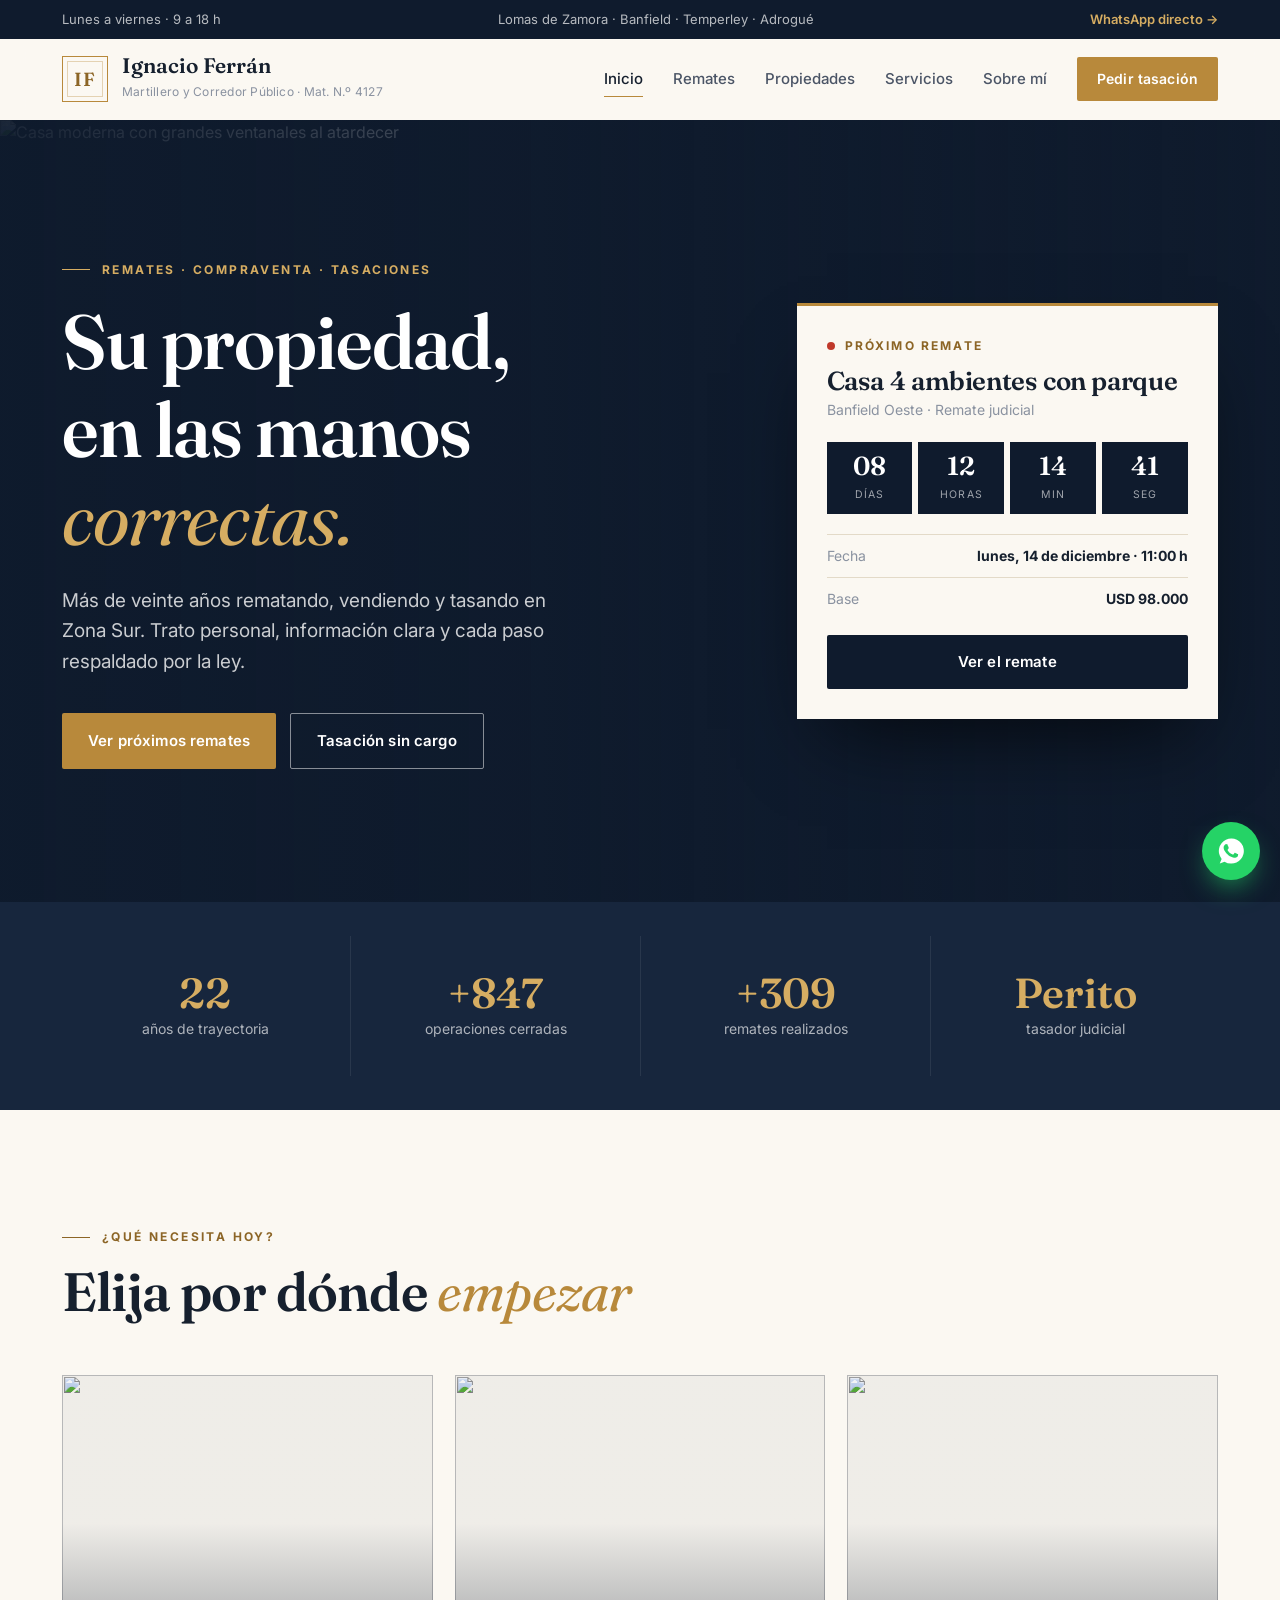
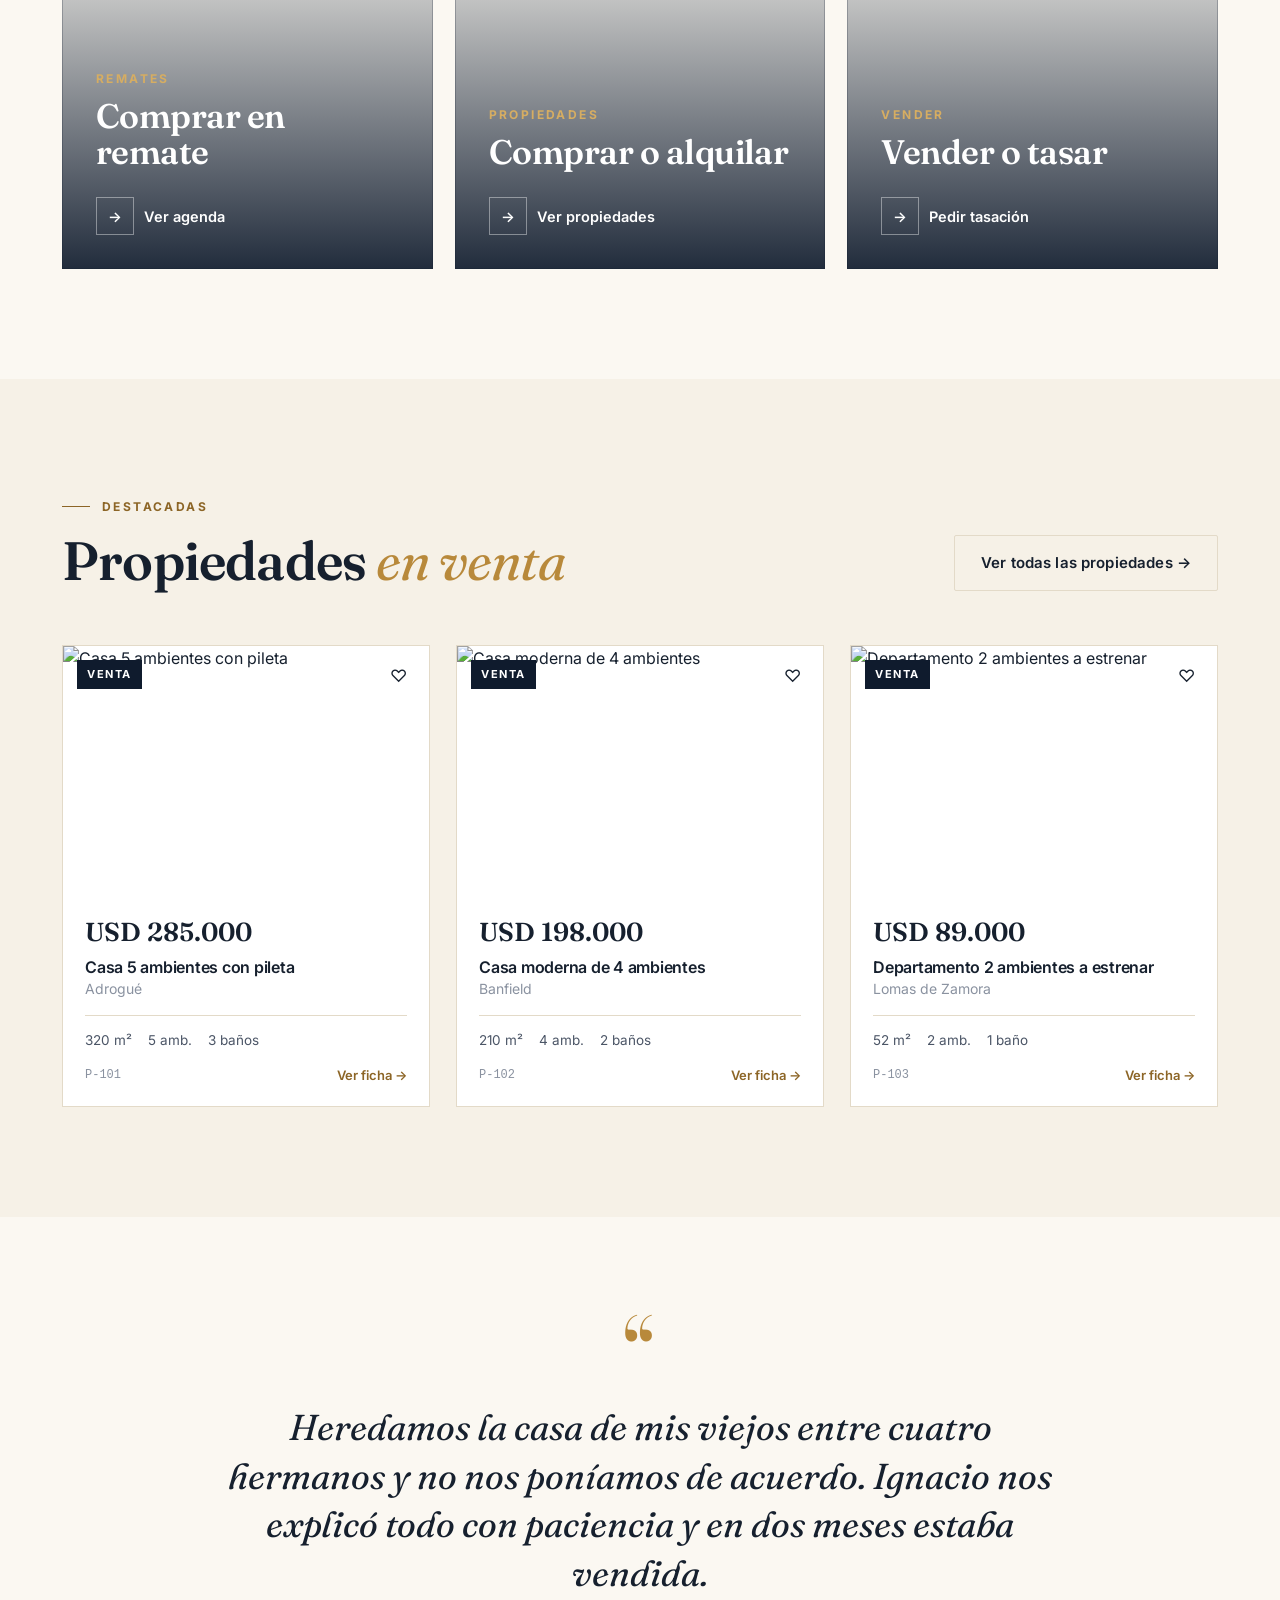
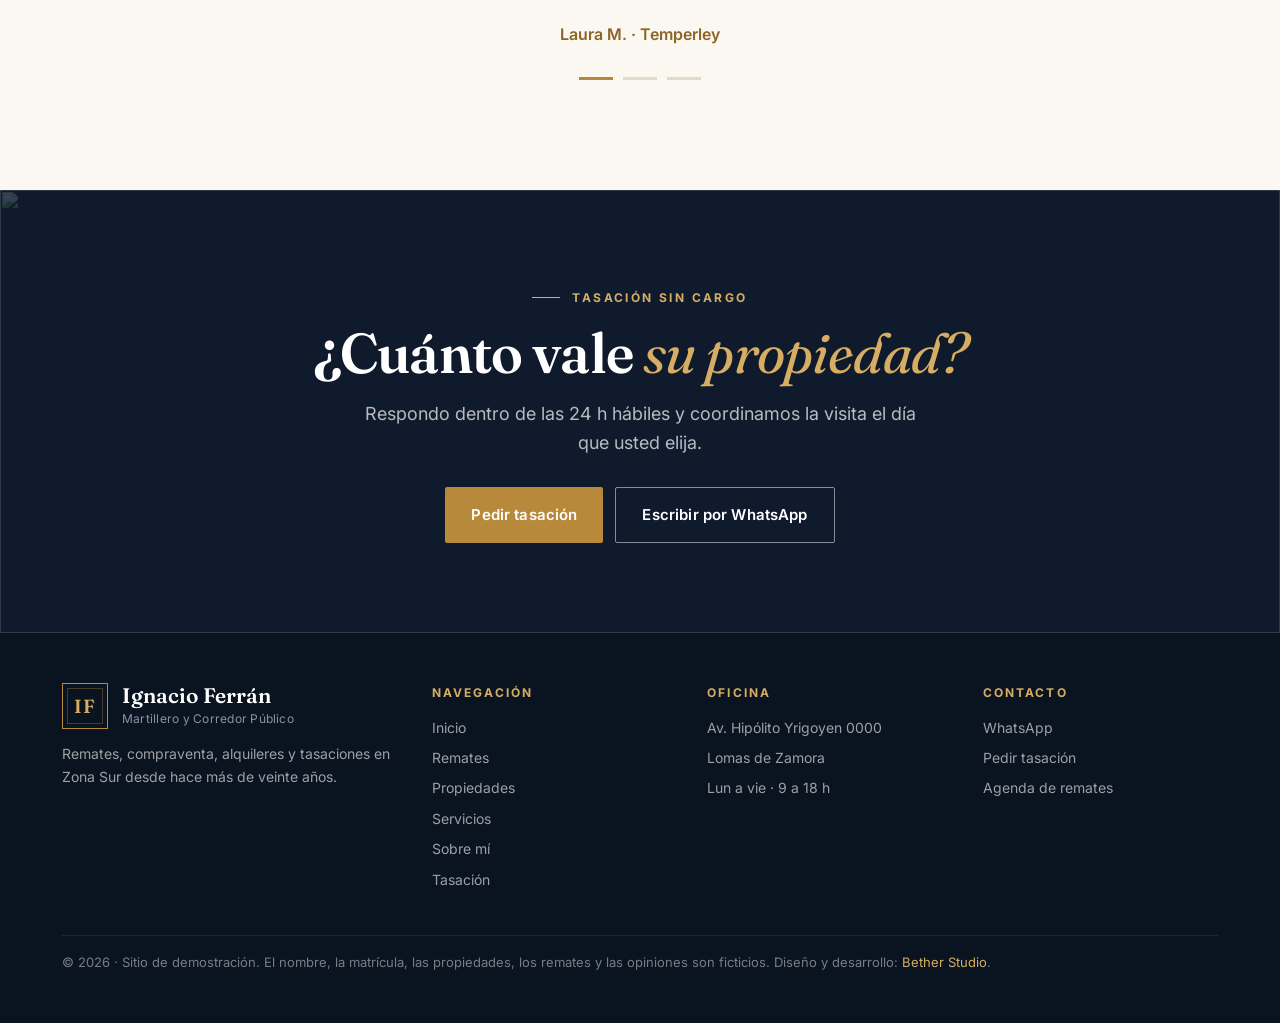
==== commit cde678cf: "Pasar el sitio a seis páginas con efectos más cuidados - Inicio, Remates, Propiedades, Servicios, So" ====
--- a/index.html
+++ b/index.html
@@ -5,17 +5,16 @@
 <meta name="viewport" content="width=device-width, initial-scale=1.0">
 <title>Ignacio Ferrán — Martillero y Corredor Público | Zona Sur</title>
 <meta name="description" content="Remates judiciales y particulares, compraventa, alquileres y tasaciones en Zona Sur. Sitio de demostración realizado por Bether Studio.">
-<meta property="og:title" content="Ignacio Ferrán — Martillero y Corredor Público">
-<meta property="og:description" content="Remates, compraventa y tasaciones con respaldo profesional.">
-<meta property="og:image" content="https://images.unsplash.com/photo-1757524492552-d47a66a2b63e?w=1200&q=70&auto=format&fit=crop">
+<meta property="og:title" content="Ignacio Ferrán — Martillero y Corredor Público | Zona Sur">
+<meta property="og:description" content="Remates judiciales y particulares, compraventa, alquileres y tasaciones en Zona Sur. Sitio de demostración realizado por Bether Studio.">
+<meta property="og:image" content="https://images.unsplash.com/photo-1757524492552-d47a66a2b63e?w=1200&q=72&auto=format&fit=crop">
 <link rel="preconnect" href="https://fonts.googleapis.com">
 <link rel="preconnect" href="https://fonts.gstatic.com" crossorigin>
 <link href="https://fonts.googleapis.com/css2?family=Fraunces:ital,opsz,wght@0,9..144,400;0,9..144,600;1,9..144,400&family=Inter:wght@400;500;600;700&family=Mrs+Saint+Delafield&display=swap" rel="stylesheet">
-<link rel="stylesheet" href="css/estilos.css">
+<link rel="stylesheet" href="css/estilos.css?v=2">
 <script>document.documentElement.classList.add('js')</script>
 </head>
 <body>
-
 <div class="topbar">
   <div class="wrap">
     <span>Lunes a viernes · 9 a 18 h</span>
@@ -26,43 +25,43 @@
 
 <header class="head" id="head">
   <div class="wrap">
-    <a href="#" class="brand" aria-label="Ignacio Ferrán, martillero">
+    <a href="index.html" class="brand" aria-label="Ignacio Ferrán, martillero, inicio">
       <span class="mono">IF</span>
       <span class="brand__txt"><b>Ignacio Ferrán</b><small>Martillero y Corredor Público · Mat. N.º 4127</small></span>
     </a>
     <nav class="menu" id="menu">
-      <a href="#remates">Remates</a>
-      <a href="#propiedades">Propiedades</a>
-      <a href="#servicios">Servicios</a>
-      <a href="#sobre-mi">Sobre mí</a>
-      <a href="#tasacion" class="btn btn--brass">Pedir tasación</a>
+      <a href="index.html" class="on" aria-current="page">Inicio</a>
+      <a href="remates.html">Remates</a>
+      <a href="propiedades.html">Propiedades</a>
+      <a href="servicios.html">Servicios</a>
+      <a href="sobre-mi.html">Sobre mí</a>
+      <a href="tasacion.html" class="btn btn--brass">Pedir tasación</a>
     </nav>
     <button class="burger" id="burger" aria-label="Abrir menú" aria-expanded="false"><span></span><span></span></button>
   </div>
 </header>
 
+<main>
 <section class="hero">
   <img class="hero__img" src="https://images.unsplash.com/photo-1757524492552-d47a66a2b63e?w=1800&q=72&auto=format&fit=crop" alt="Casa moderna con grandes ventanales al atardecer">
   <div class="wrap hero__grid">
     <div class="hero__copy">
       <span class="kicker">Remates · Compraventa · Tasaciones</span>
-      <h1>Su propiedad,<br>en las manos <em>correctas.</em></h1>
+      <h1 class="lines"><span class="ln"><span>Su propiedad,</span></span><span class="ln"><span>en las manos</span></span><span class="ln"><span><em>correctas.</em></span></span></h1>
       <p>Más de veinte años rematando, vendiendo y tasando en Zona Sur. Trato personal, información clara y cada paso respaldado por la ley.</p>
       <div class="hero__ctas">
-        <a href="#remates" class="btn btn--brass">Ver próximos remates</a>
-        <a href="#tasacion" class="btn btn--line">Tasación sin cargo</a>
+        <a href="remates.html" class="btn btn--brass">Ver próximos remates</a>
+        <a href="tasacion.html" class="btn btn--line">Tasación sin cargo</a>
       </div>
     </div>
     <aside class="next" aria-label="Próximo remate">
       <div class="next__top"><span class="dot"></span>Próximo remate</div>
       <h2>Casa 4 ambientes con parque</h2>
       <p class="next__where">Banfield Oeste · Remate judicial</p>
-      <div class="count" data-countdown="9">
-        <div><b>--</b><small>días</small></div><div><b>--</b><small>horas</small></div><div><b>--</b><small>min</small></div><div><b>--</b><small>seg</small></div>
-      </div>
+      <div class="count" data-countdown="0"><div><b>--</b><small>días</small></div><div><b>--</b><small>horas</small></div><div><b>--</b><small>min</small></div><div><b>--</b><small>seg</small></div></div>
+      <div class="next__row"><span>Fecha</span><b data-lote-fecha="0"></b></div>
       <div class="next__row"><span>Base</span><b>USD 98.000</b></div>
-      <div class="next__row"><span>Exhibición</span><b>Sábado 10 a 12 h</b></div>
-      <button class="btn btn--navy btn--full" data-lote="0">Ver condiciones</button>
+      <a href="remates.html#lote-1" class="btn btn--navy btn--full">Ver el remate</a>
     </aside>
   </div>
 </section>
@@ -76,138 +75,64 @@
   </div>
 </section>
 
-<section class="sec" id="remates">
+<section class="sec">
   <div class="wrap">
     <div class="sec__head rv">
-      <span class="kicker">Agenda</span>
-      <h2>Próximos <em>remates</em></h2>
-      <p>Todas las subastas son públicas. Podés visitar cada propiedad en el horario de exhibición y consultarme las condiciones antes de ofertar.</p>
+      <span class="kicker">¿Qué necesita hoy?</span>
+      <h2>Elija por dónde <em>empezar</em></h2>
     </div>
-    <div class="lots" id="lots"></div>
-  </div>
-</section>
-
-<section class="sec sec--ivory" id="propiedades">
-  <div class="wrap">
-    <div class="sec__head sec__head--row rv">
-      <div>
-        <span class="kicker">Cartera</span>
-        <h2>Propiedades <em>disponibles</em></h2>
-      </div>
-      <div class="filters" id="filters">
-        <button class="on" data-op="todas">Todas</button>
-        <button data-op="venta">Venta</button>
-        <button data-op="alquiler">Alquiler</button>
-        <select id="tipo" aria-label="Tipo de propiedad">
-          <option value="">Todo tipo</option><option>Casa</option><option>Departamento</option><option>Local / Oficina</option>
-        </select>
-      </div>
-    </div>
-    <div class="props" id="props"></div>
-    <p class="empty" id="empty" hidden>No hay propiedades con ese filtro. <a href="#tasacion">Contame qué buscás →</a></p>
-  </div>
-</section>
-
-<section class="sec" id="servicios">
-  <div class="wrap">
-    <div class="sec__head rv">
-      <span class="kicker">Servicios</span>
-      <h2>Todo lo que necesita <em>su propiedad</em></h2>
-    </div>
-    <div class="svcs">
-      <article class="svc rv"><svg viewBox="0 0 48 48"><path d="M10 38h22M14 30l12-12M20 12l10 10M24 8l12 12M30 26l12 12"/></svg><h3>Remates judiciales</h3><p>Designado por juzgados civiles y comerciales. Edictos, exhibición, subasta y rendición de cuentas.</p></article>
-      <article class="svc rv"><svg viewBox="0 0 48 48"><path d="M8 20 24 8l16 12v20H8z"/><path d="M19 40V28h10v12"/></svg><h3>Remates particulares</h3><p>Una alternativa ágil para vender a precio de mercado, con fecha cierta y competencia real entre compradores.</p></article>
-      <article class="svc rv"><svg viewBox="0 0 48 48"><path d="M6 24h36M24 6v36"/><circle cx="24" cy="24" r="16"/></svg><h3>Compraventa</h3><p>Publicación, visitas, negociación y acompañamiento hasta la escritura. Usted solo firma.</p></article>
-      <article class="svc rv"><svg viewBox="0 0 48 48"><rect x="10" y="8" width="28" height="32" rx="2"/><path d="M16 16h16M16 23h16M16 30h10"/></svg><h3>Alquileres</h3><p>Búsqueda de inquilinos, contratos, garantías y administración mensual.</p></article>
-      <article class="svc rv"><svg viewBox="0 0 48 48"><path d="M8 38 20 24l8 8 12-16"/><path d="M32 16h8v8"/></svg><h3>Tasaciones</h3><p>Informes de valor para venta, sucesiones, divorcios o presentaciones judiciales. Sin cargo para comercializar.</p></article>
-      <article class="svc rv"><svg viewBox="0 0 48 48"><circle cx="17" cy="18" r="6"/><circle cx="31" cy="18" r="6"/><path d="M6 40c1-7 6-11 11-11s10 4 11 11M28 29c5 0 10 4 11 11"/></svg><h3>Sucesiones y condominios</h3><p>Soluciones para herederos y copropietarios que necesitan vender o dividir un bien.</p></article>
+    <div class="paths">
+      <a href="remates.html" class="path rv"><img src="https://images.unsplash.com/photo-1676181739859-08330dea8999?w=900&q=72&auto=format&fit=crop" alt="" loading="lazy"><small>Remates</small><h3>Comprar en remate</h3><p>Agenda de subastas, condiciones claras y acompañamiento desde la exhibición hasta la escritura.</p><span class="go"><i>→</i>Ver agenda</span></a>
+      <a href="propiedades.html" class="path rv"><img src="https://images.unsplash.com/photo-1600596542815-ffad4c1539a9?w=900&q=72&auto=format&fit=crop" alt="" loading="lazy"><small>Propiedades</small><h3>Comprar o alquilar</h3><p>Casas, departamentos y locales en Zona Sur con fichas completas y fotos.</p><span class="go"><i>→</i>Ver propiedades</span></a>
+      <a href="tasacion.html" class="path rv"><img src="https://images.unsplash.com/photo-1613575831056-0acd5da8f085?w=900&q=72&auto=format&fit=crop" alt="" loading="lazy"><small>Vender</small><h3>Vender o tasar</h3><p>Tasación sin cargo en tres pasos. Le digo cuánto vale y cuál es el mejor camino para vender.</p><span class="go"><i>→</i>Pedir tasación</span></a>
     </div>
   </div>
 </section>
 
-<section class="sec sec--navy" id="como-funciona">
+<section class="sec sec--ivory">
   <div class="wrap">
-    <div class="sec__head rv">
-      <span class="kicker">Paso a paso</span>
-      <h2>Cómo funciona <em>un remate</em></h2>
-      <p>Muchos lo imaginan complicado. En realidad es uno de los caminos más transparentes para vender.</p>
+    <div class="sec__head sec__head--row rv">
+      <div><span class="kicker">Destacadas</span><h2>Propiedades <em>en venta</em></h2></div>
+      <a href="propiedades.html" class="btn btn--ghost">Ver todas las propiedades →</a>
     </div>
-    <ol class="timeline">
-      <li class="rv"><span>01</span><h3>Tasación y base</h3><p>Analizamos la propiedad y el mercado para fijar una base atractiva y realista.</p></li>
-      <li class="rv"><span>02</span><h3>Publicación</h3><p>Edictos, portales, cartelería y difusión en redes para llegar a la mayor cantidad de compradores.</p></li>
-      <li class="rv"><span>03</span><h3>Exhibición</h3><p>Visitas abiertas en días y horarios fijos. Los interesados conocen el inmueble y sus condiciones.</p></li>
-      <li class="rv"><span>04</span><h3>Subasta</h3><p>Se puja en voz alta y gana la mejor oferta. Seña en el acto y saldo según las condiciones del remate.</p></li>
-    </ol>
+    <div class="props" id="featured"></div>
   </div>
 </section>
 
-<section class="sec" id="sobre-mi">
-  <div class="wrap about">
-    <div class="about__img rv">
-      <img src="https://images.unsplash.com/photo-1767972159871-b9f5d320be2b?w=900&q=72&auto=format&fit=crop" alt="Martillo de remate sobre un libro" loading="lazy">
-      <div class="about__badge"><b>22</b><span>años<br>de oficio</span></div>
+<section class="sec">
+  <div class="wrap">
+    <div class="bigquote rv">
+      <blockquote class="on"><span class="mark">“</span><p>Heredamos la casa de mis viejos entre cuatro hermanos y no nos poníamos de acuerdo. Ignacio nos explicó todo con paciencia y en dos meses estaba vendida.</p><cite>Laura M. · Temperley</cite></blockquote>
+      <blockquote><span class="mark">“</span><p>Compré en un remate por primera vez. Me acompañó desde la exhibición hasta la escritura y nunca me sentí perdido.</p><cite>Diego R. · Banfield</cite></blockquote>
+      <blockquote><span class="mark">“</span><p>La tasación fue precisa y el informe sirvió para la sucesión sin una sola observación del juzgado.</p><cite>Estudio C&amp;A · Lomas de Zamora</cite></blockquote>
     </div>
-    <div class="about__txt rv">
-      <span class="kicker">Sobre mí</span>
-      <h2>Un oficio que se ejerce <em>con la palabra.</em></h2>
-      <p>Empecé acompañando a mi padre en los remates de los sábados, cuando la subasta se anunciaba con un cartel en la vereda. Hoy uso otras herramientas, pero el principio es el mismo: decir la verdad sobre cada propiedad y cuidar el patrimonio de quien me la confía.</p>
-      <ul class="creds">
-        <li>Martillero y Corredor Público matriculado</li>
-        <li>Perito tasador en el fuero civil y comercial</li>
-        <li>Especialista en sucesiones y divisiones de condominio</li>
-      </ul>
-      <span class="firma">Ignacio Ferrán</span>
-    </div>
+    <div class="dots" id="qdots"></div>
   </div>
 </section>
 
-<section class="sec sec--ivory" id="opiniones">
-  <div class="wrap">
-    <div class="sec__head rv"><span class="kicker">Opiniones</span><h2>Lo que dicen <em>mis clientes</em></h2></div>
-    <div class="quotes">
-      <blockquote class="rv"><p>"Heredamos la casa de mis viejos entre cuatro hermanos y no nos poníamos de acuerdo. Ignacio nos explicó todo con paciencia y en dos meses estaba vendida."</p><cite>Laura M. · Temperley</cite></blockquote>
-      <blockquote class="rv"><p>"Compré en un remate por primera vez. Me acompañó desde la exhibición hasta la escritura y nunca me sentí perdido."</p><cite>Diego R. · Banfield</cite></blockquote>
-      <blockquote class="rv"><p>"La tasación fue precisa y el informe sirvió para la sucesión sin una sola observación del juzgado."</p><cite>Estudio C&amp;A · Lomas de Zamora</cite></blockquote>
-    </div>
+<section class="band">
+  <img src="https://images.unsplash.com/photo-1767972159871-b9f5d320be2b?w=1600&q=72&auto=format&fit=crop" alt="" loading="lazy">
+  <div class="wrap rv">
+    <span class="kicker">Tasación sin cargo</span>
+    <h2>¿Cuánto vale <em>su propiedad?</em></h2>
+    <p>Respondo dentro de las 24 h hábiles y coordinamos la visita el día que usted elija.</p>
+    <div class="btns"><a href="tasacion.html" class="btn btn--brass">Pedir tasación</a><a href="#" class="btn btn--line" data-wa="Hola Ignacio, quería hacerle una consulta.">Escribir por WhatsApp</a></div>
   </div>
 </section>
-
-<section class="sec sec--navy" id="tasacion">
-  <div class="wrap tas">
-    <div class="rv">
-      <span class="kicker">Tasación sin cargo</span>
-      <h2>¿Cuánto vale <em>su propiedad?</em></h2>
-      <p>Complete estos datos y lo contacto para coordinar la visita. La tasación para comercializar no tiene costo.</p>
-      <ul class="tas__list">
-        <li>Respuesta dentro de las 24 h hábiles</li>
-        <li>Visita y evaluación en el día que usted elija</li>
-        <li>Informe escrito con fundamentos de mercado</li>
-      </ul>
-    </div>
-    <form class="form rv" id="form">
-      <div class="form__row">
-        <label>Operación<select name="op"><option>Vender</option><option>Rematar</option><option>Alquilar</option><option>Tasación para sucesión</option></select></label>
-        <label>Tipo<select name="tipo"><option>Casa</option><option>Departamento</option><option>PH</option><option>Local / Oficina</option><option>Terreno</option></select></label>
-      </div>
-      <div class="form__row">
-        <label>Localidad<input name="loc" required placeholder="Ej: Adrogué"></label>
-        <label>Ambientes<input name="amb" type="number" min="1" max="20" placeholder="Ej: 3"></label>
-      </div>
-      <div class="form__row">
-        <label>Su nombre<input name="nombre" required placeholder="Nombre y apellido"></label>
-        <label>Teléfono<input name="tel" required inputmode="tel" placeholder="Ej: 11 5555-5555"></label>
-      </div>
-      <button class="btn btn--brass btn--full" type="submit">Solicitar tasación</button>
-      <small>Se abre WhatsApp con su consulta lista para enviar.</small>
-    </form>
-  </div>
-</section>
+</main>
 
 <footer class="foot">
   <div class="wrap">
-    <div class="brand"><span class="mono">IF</span><span class="brand__txt"><b>Ignacio Ferrán</b><small>Martillero y Corredor Público</small></span></div>
-    <p>Av. Hipólito Yrigoyen 0000, Lomas de Zamora · Lun a vie 9–18 h</p>
-    <p class="demo">Sitio de demostración. El nombre, la matrícula, las propiedades, los remates y las opiniones son ficticios. Diseño y desarrollo: <a href="https://bether-studio.com/" target="_blank" rel="noopener">Bether Studio</a>.</p>
+    <div class="foot__cols">
+      <div>
+        <div class="brand"><span class="mono">IF</span><span class="brand__txt"><b>Ignacio Ferrán</b><small>Martillero y Corredor Público</small></span></div>
+        <p>Remates, compraventa, alquileres y tasaciones en Zona Sur desde hace más de veinte años.</p>
+      </div>
+      <div><h4>Navegación</h4><ul><li><a href="index.html">Inicio</a></li><li><a href="remates.html">Remates</a></li><li><a href="propiedades.html">Propiedades</a></li><li><a href="servicios.html">Servicios</a></li><li><a href="sobre-mi.html">Sobre mí</a></li><li><a href="tasacion.html">Tasación</a></li></ul></div>
+      <div><h4>Oficina</h4><ul><li>Av. Hipólito Yrigoyen 0000</li><li>Lomas de Zamora</li><li>Lun a vie · 9 a 18 h</li></ul></div>
+      <div><h4>Contacto</h4><ul><li><a href="#" data-wa="Hola Ignacio, quería hacerle una consulta.">WhatsApp</a></li><li><a href="tasacion.html">Pedir tasación</a></li><li><a href="remates.html">Agenda de remates</a></li></ul></div>
+    </div>
+    <p class="demo">© <span data-year></span> · Sitio de demostración. El nombre, la matrícula, las propiedades, los remates y las opiniones son ficticios. Diseño y desarrollo: <a href="https://bether-studio.com/" target="_blank" rel="noopener">Bether Studio</a>.</p>
   </div>
 </footer>
 
@@ -215,11 +140,12 @@
   <svg viewBox="0 0 24 24"><path d="M17.5 14.4c-.3-.1-1.7-.8-2-.9-.3-.1-.5-.1-.7.1-.2.3-.7.9-.9 1.1-.2.2-.3.2-.6.1-1.7-.9-2.9-1.6-4-3.5-.3-.5.3-.5.8-1.6.1-.2 0-.3 0-.5 0-.1-.7-1.6-.9-2.2-.2-.6-.5-.5-.7-.5h-.6c-.2 0-.5.1-.8.4-.3.3-1 1-1 2.4 0 1.4 1 2.8 1.2 3 .1.2 2 3 4.8 4.3 1.8.8 2.5.8 3.4.7.5-.1 1.7-.7 2-1.4.2-.7.2-1.2.2-1.4-.1-.1-.3-.2-.6-.3M12 22a10 10 0 0 1-5.2-1.5L3 22l1.5-3.7A10 10 0 1 1 12 22Z"/></svg>
 </a>
 
-<dialog class="modal" id="modal">
-  <button class="modal__x" id="modalX" aria-label="Cerrar">✕</button>
-  <div id="modalBody"></div>
+<dialog class="sheet" id="sheet" aria-label="Ficha de la propiedad">
+  <button class="modal__x" id="sheetX" aria-label="Cerrar">✕</button>
+  <div id="sheetBody"></div>
 </dialog>
 
-<script src="js/app.js"></script>
+<script src="js/datos.js?v=2"></script>
+<script src="js/app.js?v=2"></script>
 </body>
 </html>
--- a/css/estilos.css
+++ b/css/estilos.css
@@ -283,3 +283,295 @@
   .form__row{grid-template-columns:1fr}
   .count b{font-size:22px}
 }
+
+/* ═══════════════════════════════════════════════════════════
+   VERSIÓN EN VARIAS PÁGINAS
+═══════════════════════════════════════════════════════════ */
+/* Transición suave entre páginas (navegadores compatibles) */
+@view-transition{navigation:auto}
+::view-transition-old(root){animation:vtOut .35s ease both}
+::view-transition-new(root){animation:vtIn .45s var(--ease) both}
+@keyframes vtOut{to{opacity:0}}
+@keyframes vtIn{from{opacity:0;transform:translateY(10px)}}
+
+/* Menú: página activa */
+.menu a.on{color:var(--ink)}
+.menu a.on::after{right:0}
+
+/* Titulares que aparecen línea por línea */
+.lines .ln{display:block;overflow:hidden;padding-bottom:.06em}
+.lines .ln>span{display:inline-block}
+.js .lines .ln>span{transform:translateY(105%);animation:lnUp 1s var(--ease) forwards}
+.js .lines .ln:nth-child(2)>span{animation-delay:.1s}
+.js .lines .ln:nth-child(3)>span{animation-delay:.2s}
+@keyframes lnUp{to{transform:none}}
+.js .hero__copy>.lines{opacity:1;transform:none;animation:none}
+
+/* Imágenes que se descubren como un telón al hacer scroll */
+.js .reveal-img{clip-path:inset(0 0 100% 0);transition:clip-path 1.3s var(--ease)}
+.js .reveal-img.in{clip-path:inset(0 0 0 0)}
+.js .reveal-img img{transform:scale(1.15);transition:transform 1.6s var(--ease)}
+.js .reveal-img.in img{transform:none}
+
+/* Encabezado de páginas internas */
+.phero{position:relative;color:#fff;background:var(--navy);overflow:hidden;padding:110px 0 90px}
+.phero__img{position:absolute;inset:0;width:100%;height:100%;object-fit:cover;opacity:.35;transform:scale(1.05);animation:kb 18s ease-out forwards}
+.phero::before{content:"";position:absolute;inset:0;z-index:1;background:linear-gradient(90deg,rgba(15,27,45,.96),rgba(15,27,45,.6))}
+.phero .wrap{position:relative;z-index:2}
+.crumbs{display:flex;gap:10px;font-size:13px;color:rgba(255,255,255,.55);margin-bottom:26px}
+.crumbs a:hover{color:#fff}
+.crumbs span:last-child{color:var(--brass-2)}
+.phero .kicker{color:var(--brass-2)}
+.phero h1{font-size:clamp(40px,5.4vw,70px);margin:16px 0 18px;max-width:820px}
+.phero h1 em{color:var(--brass-2)}
+.phero p{font-size:19px;color:rgba(255,255,255,.72);max-width:620px}
+.phero__line{position:absolute;z-index:2;left:0;bottom:0;height:2px;width:100%;background:linear-gradient(90deg,var(--brass),transparent);transform-origin:left;animation:draw 1.6s .3s var(--ease) both}
+@keyframes draw{from{transform:scaleX(0)}}
+
+/* Inicio: accesos rápidos */
+.paths{display:grid;grid-template-columns:repeat(3,1fr);gap:22px}
+.path{position:relative;aspect-ratio:3/4;overflow:hidden;color:#fff;display:flex;flex-direction:column;justify-content:flex-end;padding:34px;isolation:isolate}
+.path img{position:absolute;inset:0;width:100%;height:100%;object-fit:cover;z-index:-2;transition:transform 1.4s var(--ease)}
+.path::before{content:"";position:absolute;inset:0;z-index:-1;background:linear-gradient(180deg,rgba(15,27,45,.05) 30%,rgba(15,27,45,.92));transition:background .5s}
+.path:hover img{transform:scale(1.08)}
+.path:hover::before{background:linear-gradient(180deg,rgba(15,27,45,.25) 10%,rgba(15,27,45,.95))}
+.path small{font-size:12px;font-weight:700;letter-spacing:.2em;text-transform:uppercase;color:var(--brass-2)}
+.path h3{font-size:34px;margin:10px 0 10px}
+.path p{color:rgba(255,255,255,.75);font-size:15.5px;max-height:0;opacity:0;overflow:hidden;transition:max-height .6s var(--ease),opacity .5s}
+.path:hover p,.path:focus-visible p{max-height:120px;opacity:1}
+.path .go{display:inline-flex;align-items:center;gap:10px;margin-top:16px;font-weight:600;font-size:14.5px}
+.path .go i{width:38px;height:38px;border:1px solid rgba(255,255,255,.4);display:grid;place-items:center;font-style:normal;transition:background .3s,border-color .3s}
+.path:hover .go i{background:var(--brass);border-color:var(--brass)}
+
+/* Testimonio grande rotativo */
+.bigquote{text-align:center;max-width:860px;margin:0 auto;position:relative;display:grid}
+.bigquote blockquote{grid-area:1/1;opacity:0;transform:translateY(14px);transition:opacity .8s var(--ease),transform .8s var(--ease);pointer-events:none}
+.bigquote blockquote.on{opacity:1;transform:none;pointer-events:auto}
+.bigquote p{font-family:var(--f-serif);font-style:italic;font-size:clamp(24px,3vw,36px);line-height:1.35}
+.bigquote cite{display:block;margin-top:24px;font-style:normal;font-weight:600;color:var(--brass-ink)}
+.bigquote .mark{font-family:var(--f-serif);font-size:110px;line-height:.6;color:var(--brass);display:block;margin-bottom:10px}
+.dots{display:flex;justify-content:center;gap:10px;margin-top:30px}
+.dots button{width:34px;height:3px;background:var(--line);transition:background .3s}
+.dots button.on{background:var(--brass)}
+
+/* Banda de cierre */
+.band{position:relative;overflow:hidden;background:var(--navy);color:#fff;padding:90px 0;text-align:center}
+.band img{position:absolute;inset:0;width:100%;height:100%;object-fit:cover;opacity:.18}
+.band .wrap{position:relative}
+.band h2{font-size:clamp(34px,4.6vw,56px);margin:16px 0}
+.band h2 em{color:var(--brass-2)}
+.band p{color:rgba(255,255,255,.7);font-size:18px;max-width:560px;margin:0 auto 30px}
+.band .kicker{color:var(--brass-2)}
+.band .btns{display:flex;gap:12px;justify-content:center;flex-wrap:wrap}
+
+/* Remates: filas tipo catálogo */
+.lotrows{display:flex;flex-direction:column;gap:26px}
+.lotrow{display:grid;grid-template-columns:1.05fr 1.3fr;background:#fff;border:1px solid var(--line);transition:box-shadow .4s,transform .4s var(--ease);scroll-margin-top:110px}
+.lotrow:hover{box-shadow:0 30px 60px -34px rgba(15,27,45,.5);transform:translateY(-4px)}
+.lotrow__img{position:relative;overflow:hidden;min-height:340px}
+.lotrow__img img{position:absolute;inset:0;width:100%;height:100%;object-fit:cover;transition:transform 1.4s var(--ease)}
+.lotrow:hover .lotrow__img img{transform:scale(1.05)}
+.lotrow__n{position:absolute;left:0;bottom:0;background:var(--navy);color:var(--brass-2);font-family:var(--f-serif);font-size:15px;padding:10px 16px;letter-spacing:.06em}
+.lotrow__body{padding:36px 40px;display:flex;flex-direction:column;gap:14px}
+.lotrow__top{display:flex;justify-content:space-between;align-items:center;gap:14px;flex-wrap:wrap}
+.lotrow__top time{font-size:14px;color:var(--ink-2);font-weight:600}
+.lotrow__body h2{font-size:30px}
+.lotrow__where{color:var(--ink-3);font-size:15px}
+.lotrow .count{margin:6px 0}
+.facts{display:grid;grid-template-columns:repeat(3,1fr);border-top:1px solid var(--line);border-bottom:1px solid var(--line)}
+.facts div{padding:14px 0}
+.facts span{display:block;font-size:11.5px;letter-spacing:.14em;text-transform:uppercase;color:var(--ink-3)}
+.facts b{font-family:var(--f-serif);font-size:20px}
+.lotrow__btns{display:flex;gap:10px;flex-wrap:wrap;margin-top:auto}
+.btn--ghost{border:1px solid var(--line);color:var(--ink)}
+.btn--ghost:hover{border-color:var(--ink)}
+.chip-tag{font-size:11px;font-weight:700;letter-spacing:.14em;text-transform:uppercase;padding:6px 10px;background:var(--navy);color:#fff}
+.chip-tag--part{background:var(--brass)}
+
+/* Preguntas frecuentes */
+.faq{border-top:1px solid var(--line)}
+.faq details{border-bottom:1px solid var(--line)}
+.faq summary{list-style:none;cursor:pointer;display:flex;justify-content:space-between;gap:20px;padding:24px 0;font-family:var(--f-serif);font-size:21px}
+.faq summary::-webkit-details-marker{display:none}
+.faq summary::after{content:"+";font-family:var(--f-sans);font-size:24px;color:var(--brass);transition:transform .3s}
+.faq details[open] summary::after{transform:rotate(45deg)}
+.faq details p{color:var(--ink-2);padding:0 0 24px;max-width:720px}
+.faq-grid{display:grid;grid-template-columns:.8fr 1.2fr;gap:60px}
+
+/* Propiedades: barra de filtros fija */
+.fbar{position:sticky;top:80px;z-index:20;background:rgba(246,241,231,.94);backdrop-filter:blur(10px);-webkit-backdrop-filter:blur(10px);border-bottom:1px solid var(--line)}
+.fbar .wrap{display:flex;align-items:center;gap:12px;flex-wrap:wrap;padding-top:14px;padding-bottom:14px}
+.seg{display:inline-flex;border:1px solid var(--line);background:#fff}
+.seg button{padding:10px 18px;font-size:14px;font-weight:600;color:var(--ink-2);transition:.2s}
+.seg button.on{background:var(--navy);color:#fff}
+.fbar select{padding:10px 14px;border:1px solid var(--line);background:#fff;font:inherit;font-size:14px;color:var(--ink-2);border-radius:0}
+.fbar .favbtn{padding:10px 16px;border:1px solid var(--line);background:#fff;font-size:14px;font-weight:600;color:var(--ink-2)}
+.fbar .favbtn.on{border-color:#c0392b;color:#c0392b}
+.fbar .res{margin-left:auto;font-size:14px;color:var(--ink-3)}
+.fbar .res b{color:var(--ink)}
+.prop{cursor:pointer}
+.prop__more{font-size:13px;color:var(--brass-ink);font-weight:600}
+
+/* Ficha de propiedad */
+.sheet{margin:auto;border:0;padding:0;width:min(1060px,calc(100% - 28px));max-height:calc(100vh - 32px);background:var(--paper);color:var(--ink);box-shadow:0 40px 90px -20px rgba(0,0,0,.7)}
+.sheet::backdrop{background:rgba(10,19,32,.78);backdrop-filter:blur(4px)}
+.sheet[open]{animation:pop .4s var(--ease)}
+.sheet__grid{display:grid;grid-template-columns:1.35fr 1fr}
+.gal{position:relative;background:#0a1320}
+.gal__main{position:relative;aspect-ratio:4/3;overflow:hidden}
+.gal__main img{position:absolute;inset:0;width:100%;height:100%;object-fit:cover;opacity:0;transition:opacity .5s}
+.gal__main img.on{opacity:1}
+.gal__nav{position:absolute;top:50%;transform:translateY(-50%);width:46px;height:46px;background:rgba(251,248,242,.92);color:var(--ink);font-size:20px;z-index:2}
+.gal__nav--p{left:14px}.gal__nav--n{right:14px}
+.gal__count{position:absolute;right:14px;bottom:14px;z-index:2;background:rgba(10,19,32,.75);color:#fff;font-size:12.5px;padding:5px 10px}
+.gal__thumbs{display:grid;grid-template-columns:repeat(4,1fr);gap:4px;padding:4px}
+.gal__thumbs button{aspect-ratio:4/3;overflow:hidden;opacity:.55;transition:opacity .25s;outline-offset:-2px}
+.gal__thumbs button.on{opacity:1;outline:2px solid var(--brass)}
+.gal__thumbs img{width:100%;height:100%;object-fit:cover}
+.sheet__info{padding:34px 34px 30px;display:flex;flex-direction:column;gap:14px;overflow-y:auto}
+.sheet__info h3{font-size:30px}
+.sheet__info .prop__price{font-size:32px}
+.sheet__feats{display:grid;grid-template-columns:repeat(2,1fr);border-top:1px solid var(--line)}
+.sheet__feats div{padding:12px 16px 12px 0;border-bottom:1px solid var(--line);font-size:14.5px;display:flex;justify-content:space-between;gap:10px}
+.sheet__feats span{color:var(--ink-3)}
+.sheet__info p{color:var(--ink-2)}
+.sheet__btns{display:flex;flex-direction:column;gap:10px;margin-top:auto}
+.sheet .modal__x{background:rgba(251,248,242,.95)}
+
+/* Servicios: filas alternadas */
+.srows{display:flex;flex-direction:column;gap:110px}
+.srow{display:grid;grid-template-columns:1fr 1fr;gap:80px;align-items:center}
+.srow:nth-child(even) .srow__img{order:2}
+.srow__img{position:relative}
+.srow__img .reveal-img{aspect-ratio:5/4;overflow:hidden}
+.srow__img img{width:100%;height:100%;object-fit:cover}
+.srow__num{position:absolute;top:-34px;left:-14px;font-family:var(--f-serif);font-size:110px;line-height:1;color:var(--brass);opacity:.3;z-index:1;pointer-events:none}
+.srow:nth-child(even) .srow__num{left:auto;right:-14px}
+.srow h2{font-size:clamp(30px,3.6vw,44px);margin:14px 0 16px}
+.srow p{color:var(--ink-2);font-size:17.5px}
+.srow ul{list-style:none;margin:22px 0 28px;display:flex;flex-direction:column;gap:10px}
+.srow li{display:flex;gap:12px;align-items:baseline}
+.srow li::before{content:"";width:16px;height:1px;background:var(--brass);flex:none;transform:translateY(-4px)}
+.why{display:grid;grid-template-columns:repeat(4,1fr);gap:1px;background:rgba(255,255,255,.1)}
+.why div{background:var(--navy);padding:38px 30px}
+.why b{display:block;font-family:var(--f-serif);font-size:44px;color:var(--brass-2);line-height:1;margin-bottom:14px}
+.why h3{font-size:21px;margin-bottom:8px}
+.why p{color:rgba(255,255,255,.65);font-size:15px}
+
+/* Sobre mí */
+.career{position:relative;max-width:880px;margin:0 auto;padding:0}
+.career::before{content:"";position:absolute;left:120px;top:8px;bottom:8px;width:1px;background:linear-gradient(var(--brass),rgba(184,137,59,.1))}
+.career li{list-style:none;display:grid;grid-template-columns:120px 1fr;gap:44px;padding:0 0 46px;position:relative}
+.career li::before{content:"";position:absolute;left:115px;top:10px;width:11px;height:11px;border-radius:50%;background:var(--paper);border:2px solid var(--brass)}
+.career time{font-family:var(--f-serif);font-size:30px;color:var(--brass-ink);line-height:1}
+.career h3{font-size:23px;margin-bottom:6px}
+.career p{color:var(--ink-2)}
+.values{display:grid;grid-template-columns:repeat(3,1fr);gap:26px}
+.values div{border-top:2px solid var(--brass);padding-top:24px}
+.values h3{font-size:26px;margin-bottom:10px}
+.values p{color:var(--ink-2)}
+
+/* Tasación: asistente en pasos */
+.wiz-grid{display:grid;grid-template-columns:1.5fr 1fr;gap:50px;align-items:start}
+.wiz{background:#fff;border:1px solid var(--line);box-shadow:0 40px 80px -50px rgba(15,27,45,.5)}
+.wiz__bar{height:3px;background:var(--line)}
+.wiz__bar i{display:block;height:100%;width:33%;background:var(--brass);transition:width .6s var(--ease)}
+.wiz__steps{display:flex;border-bottom:1px solid var(--line)}
+.wiz__steps span{flex:1;padding:16px 20px;font-size:13px;font-weight:600;color:var(--ink-3);display:flex;gap:10px;align-items:center}
+.wiz__steps span b{width:26px;height:26px;border-radius:50%;display:grid;place-items:center;border:1px solid var(--line);font-size:12.5px;flex:none}
+.wiz__steps span.on{color:var(--ink)}
+.wiz__steps span.on b{background:var(--navy);color:#fff;border-color:var(--navy)}
+.wiz__steps span.done b{background:var(--brass);border-color:var(--brass);color:#fff}
+.wiz__body{padding:38px 40px}
+.wiz__pane{display:none;animation:paneIn .5s var(--ease)}
+.wiz__pane.on{display:block}
+@keyframes paneIn{from{opacity:0;transform:translateX(20px)}}
+.wiz__pane h2{font-size:30px;margin-bottom:6px}
+.wiz__pane>p{color:var(--ink-3);margin-bottom:26px}
+.wiz__pane h4{font-size:13px;font-weight:600;color:var(--ink-2);margin:4px 0 10px;font-family:var(--f-sans)}
+.tiles{display:grid;grid-template-columns:repeat(2,1fr);gap:12px;margin-bottom:24px}
+.tiles--5{grid-template-columns:repeat(5,1fr)}
+.tile{position:relative;border:1px solid var(--line);padding:18px 18px 16px;text-align:left;transition:border-color .2s,background .2s,box-shadow .2s;cursor:pointer;display:block}
+.tile input{position:absolute;opacity:0;pointer-events:none}
+.tile svg{width:30px;height:30px;fill:none;stroke:var(--brass);stroke-width:1.6;stroke-linecap:round;stroke-linejoin:round;display:block;margin-bottom:10px}
+.tile b{display:block;font-size:15.5px}
+.tile small{color:var(--ink-3);font-size:13px}
+.tiles--5 .tile{padding:14px 10px;text-align:center}
+.tiles--5 .tile svg{margin:0 auto 8px}
+.tiles--5 .tile b{font-size:13.5px}
+.tile:hover{border-color:var(--ink-3)}
+.tile:has(input:checked){border-color:var(--brass);background:#fdf8ef;box-shadow:inset 0 0 0 1px var(--brass)}
+.tile:has(input:focus-visible){outline:2px solid var(--brass);outline-offset:2px}
+.wiz .form__row{margin-bottom:14px}
+.wiz label.f{display:flex;flex-direction:column;gap:6px;font-size:13px;font-weight:600;color:var(--ink-2)}
+.wiz input[type=text],.wiz input[type=tel],.wiz input[type=number],.wiz select{font:inherit;font-size:16px;padding:12px 14px;border:1px solid var(--line);background:#fff;color:var(--ink);outline:none;border-radius:0}
+.wiz input:focus,.wiz select:focus{border-color:var(--brass)}
+.wiz [hidden]{display:none!important}
+.wiz__nav{display:flex;justify-content:space-between;gap:12px;margin-top:26px;padding-top:22px;border-top:1px solid var(--line)}
+.wiz__err{color:#b23b2b;font-size:13.5px;min-height:20px;margin-top:8px}
+.summary{background:var(--ivory);padding:18px 20px;margin-bottom:20px;font-size:14.5px;display:grid;grid-template-columns:auto 1fr;gap:6px 18px}
+.summary span{color:var(--ink-3)}
+.aside-card{background:var(--navy);color:#fff;padding:36px 32px;position:sticky;top:110px}
+.aside-card h3{font-size:24px;margin-bottom:20px}
+.aside-card ol{list-style:none;display:flex;flex-direction:column;gap:20px}
+.aside-card li{counter-increment:a;display:grid;grid-template-columns:40px 1fr;gap:2px 14px}
+.aside-card ol{counter-reset:a}
+.aside-card li::before{content:counter(a);grid-row:span 2;width:40px;height:40px;border:1px solid var(--brass);display:grid;place-items:center;font-family:var(--f-serif);color:var(--brass-2)}
+.aside-card li b{font-size:15.5px}
+.aside-card li span{color:rgba(255,255,255,.62);font-size:14px}
+.aside-card hr{border:0;border-top:1px solid rgba(255,255,255,.12);margin:26px 0}
+.aside-card p{color:rgba(255,255,255,.7);font-size:14.5px;margin-bottom:14px}
+.done-box{text-align:center;padding:30px 0 10px}
+.done-box i{display:grid;place-items:center;width:74px;height:74px;margin:0 auto 18px;border-radius:50%;background:var(--brass);color:#fff;font-size:32px;font-style:normal;animation:pop .6s var(--ease)}
+.done-box h2{margin-bottom:10px}
+.done-box p{color:var(--ink-2);max-width:420px;margin:0 auto 22px}
+
+/* Pie con columnas */
+.foot__cols{display:grid;grid-template-columns:1.4fr 1fr 1fr 1fr;gap:40px;padding-bottom:30px}
+.foot h4{font-family:var(--f-sans);font-size:12px;letter-spacing:.18em;text-transform:uppercase;color:var(--brass-2);margin-bottom:14px}
+.foot ul{list-style:none;display:flex;flex-direction:column;gap:8px}
+.foot ul a:hover{color:#fff}
+.foot__cols>div>p{margin-top:14px}
+
+@media (max-width:1020px){
+  .paths{grid-template-columns:1fr 1fr}
+  .paths .path:last-child{grid-column:span 2;aspect-ratio:16/8}
+  .lotrow{grid-template-columns:1fr}
+  .lotrow__img{min-height:280px}
+  .sheet__grid{grid-template-columns:1fr}
+  .srow,.faq-grid,.wiz-grid{grid-template-columns:1fr;gap:40px}
+  .srow:nth-child(even) .srow__img{order:0}
+  .why{grid-template-columns:1fr 1fr}
+  .values{grid-template-columns:1fr}
+  .foot__cols{grid-template-columns:1fr 1fr}
+  .tiles--5{grid-template-columns:repeat(3,1fr)}
+  .aside-card{position:static}
+}
+@media (max-width:700px){
+  .phero{padding:80px 0 64px}
+  .phero p{font-size:17px}
+  .paths{grid-template-columns:1fr}
+  .paths .path,.paths .path:last-child{grid-column:auto;aspect-ratio:4/3;padding:24px}
+  .path p{max-height:none;opacity:1}
+  .path h3{font-size:28px}
+  .lotrow__body{padding:26px 22px}
+  .lotrow__body h2{font-size:25px}
+  .facts b{font-size:17px}
+  .fbar{top:72px}
+  .fbar .wrap{gap:8px}
+  .fbar .res{width:100%;margin:0}
+  .seg button{padding:9px 13px}
+  .sheet__info{padding:24px 22px}
+  .srows{gap:70px}
+  .srow__num{font-size:80px;top:-26px}
+  .why{grid-template-columns:1fr}
+  .career::before{left:70px}
+  .career li{grid-template-columns:70px 1fr;gap:28px}
+  .career li::before{left:65px}
+  .career time{font-size:22px}
+  .wiz__body{padding:26px 20px}
+  .wiz__steps span{padding:12px 10px;font-size:0;justify-content:center}
+  .wiz__steps span b{font-size:12.5px}
+  .tiles,.tiles--5{grid-template-columns:1fr 1fr}
+  .foot__cols{grid-template-columns:1fr}
+}
